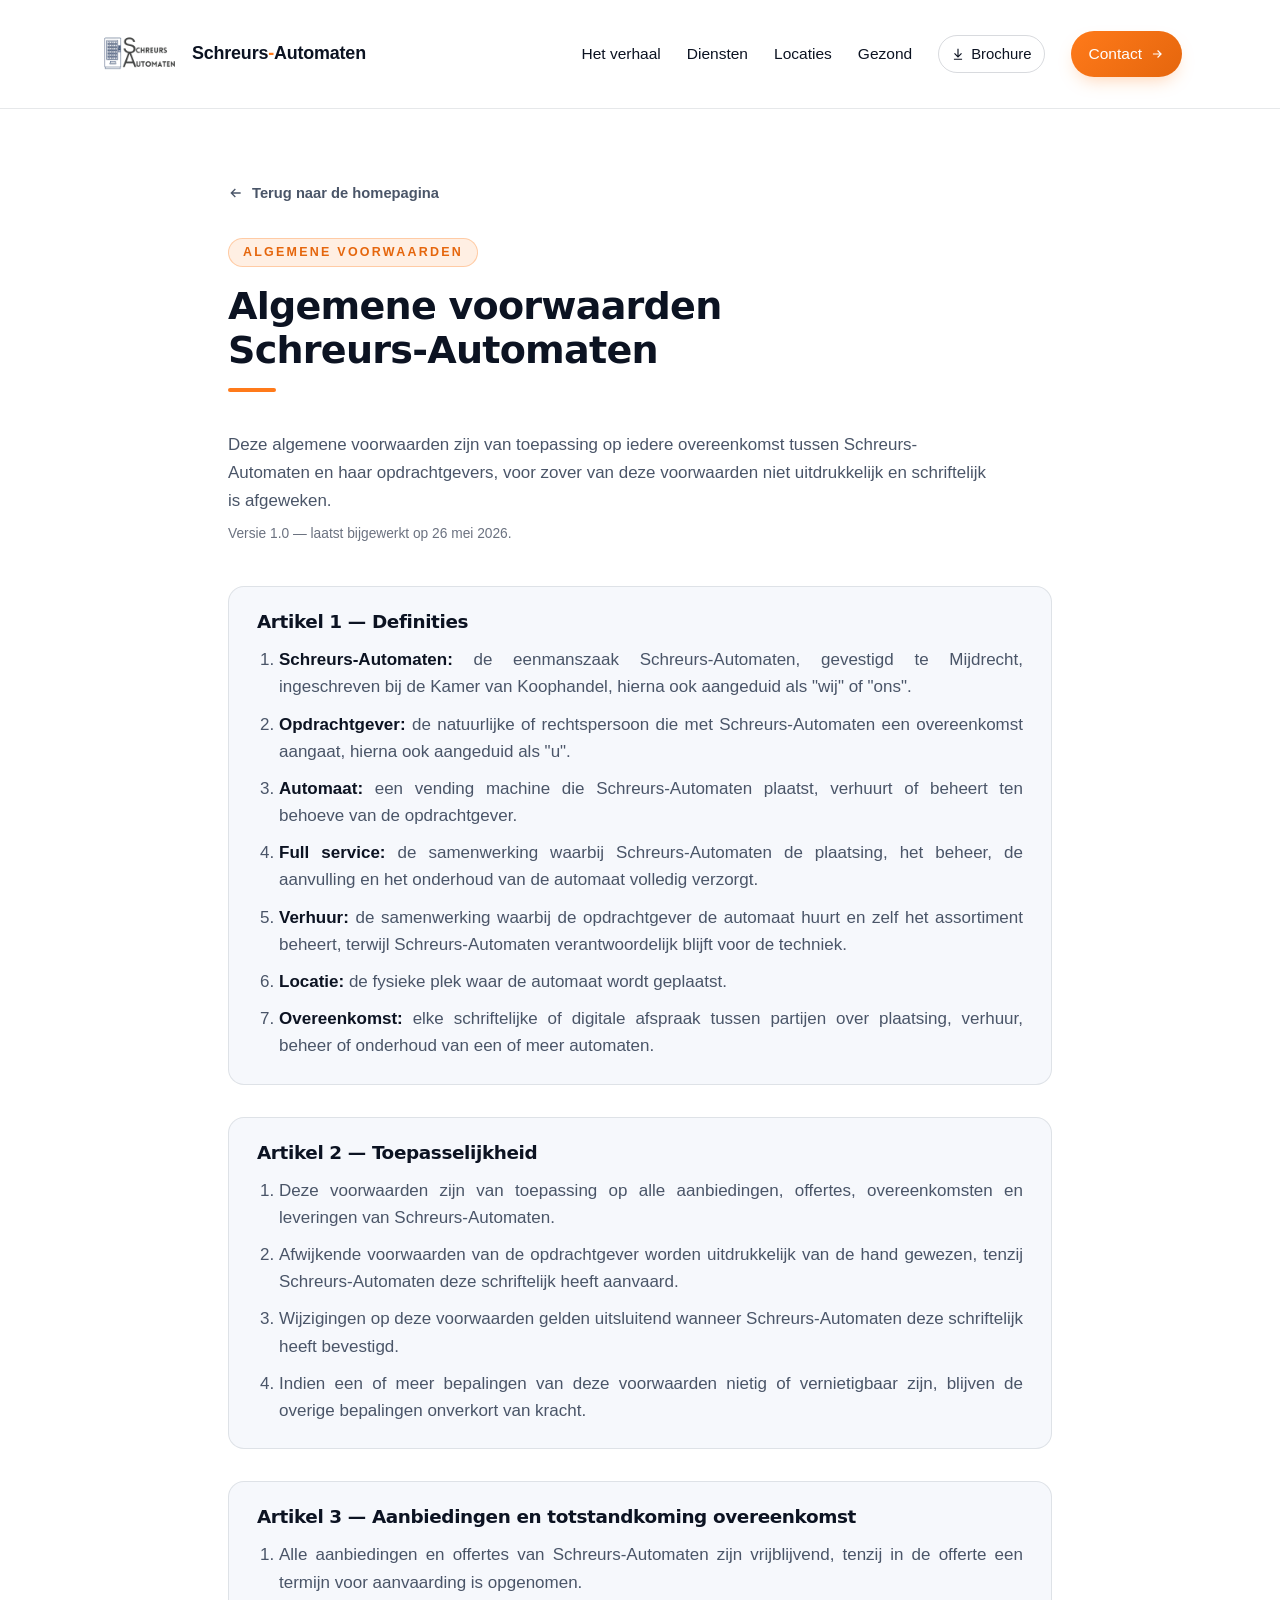
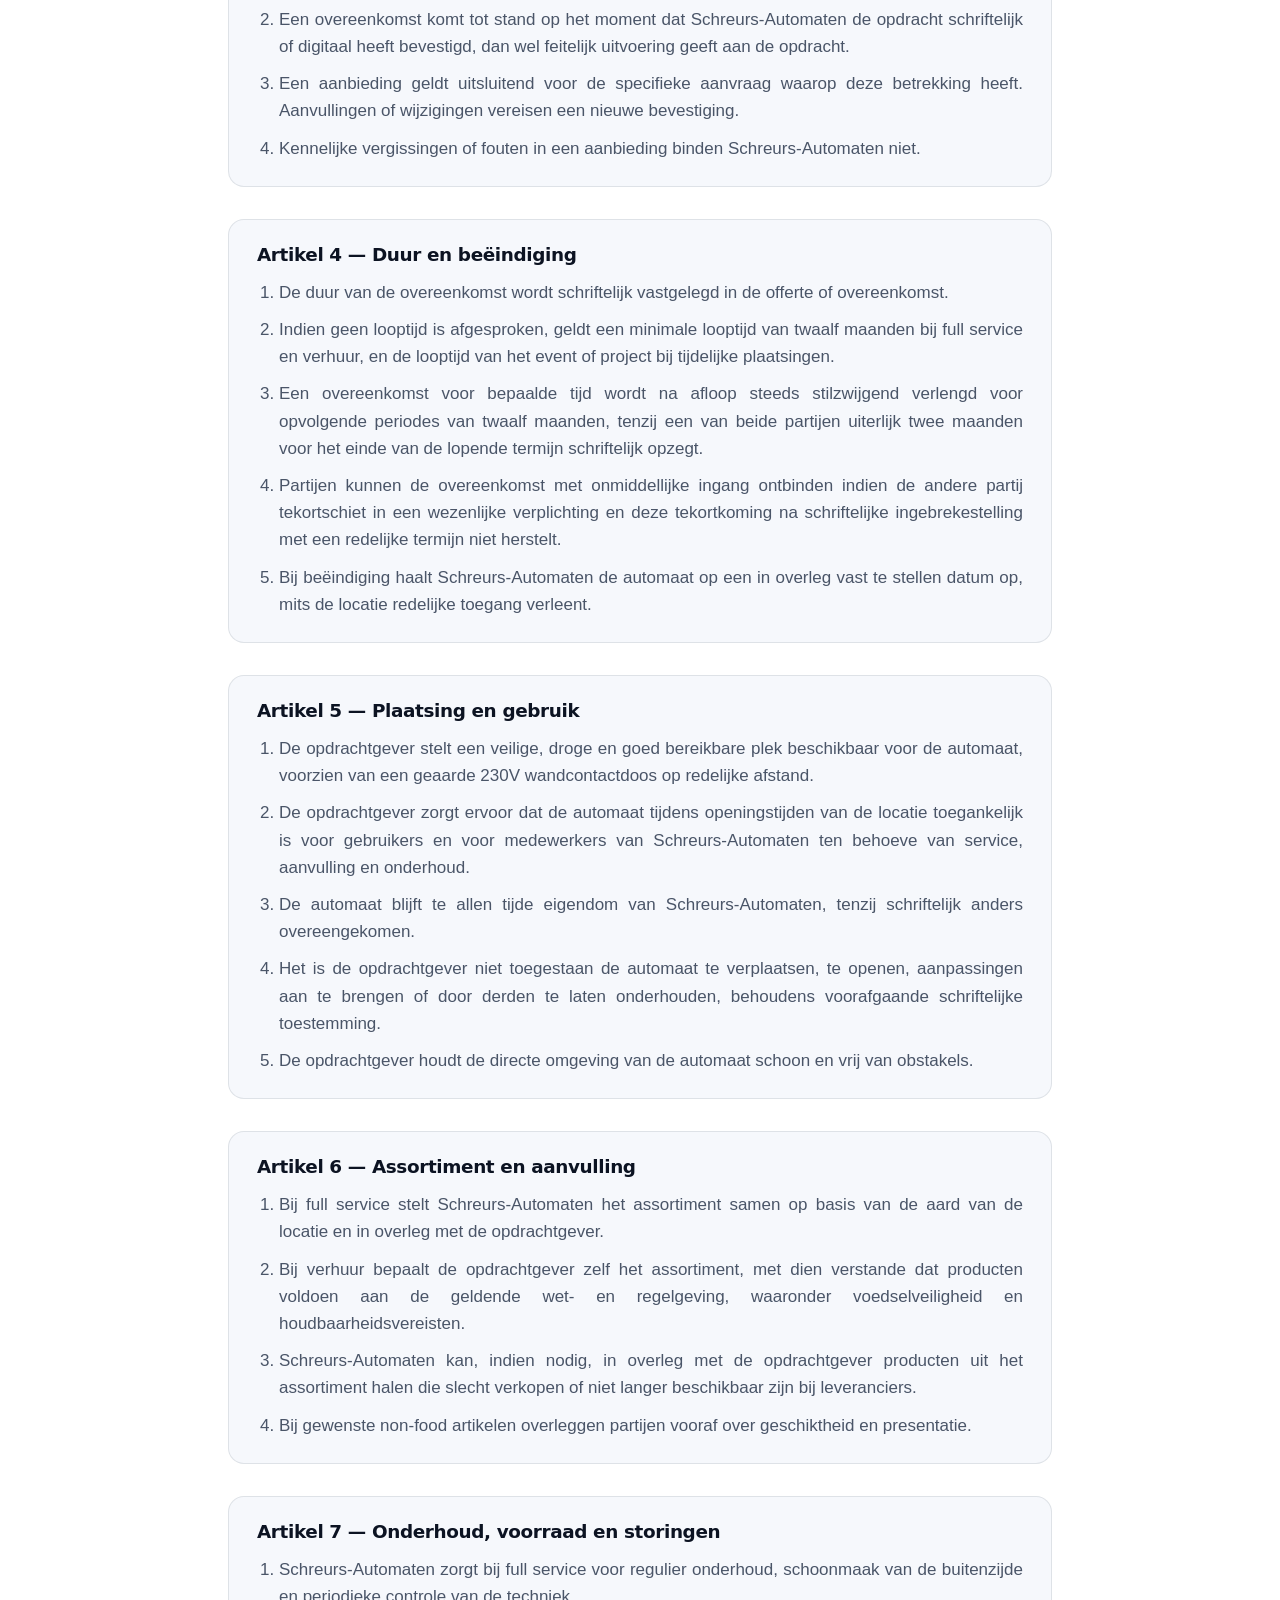
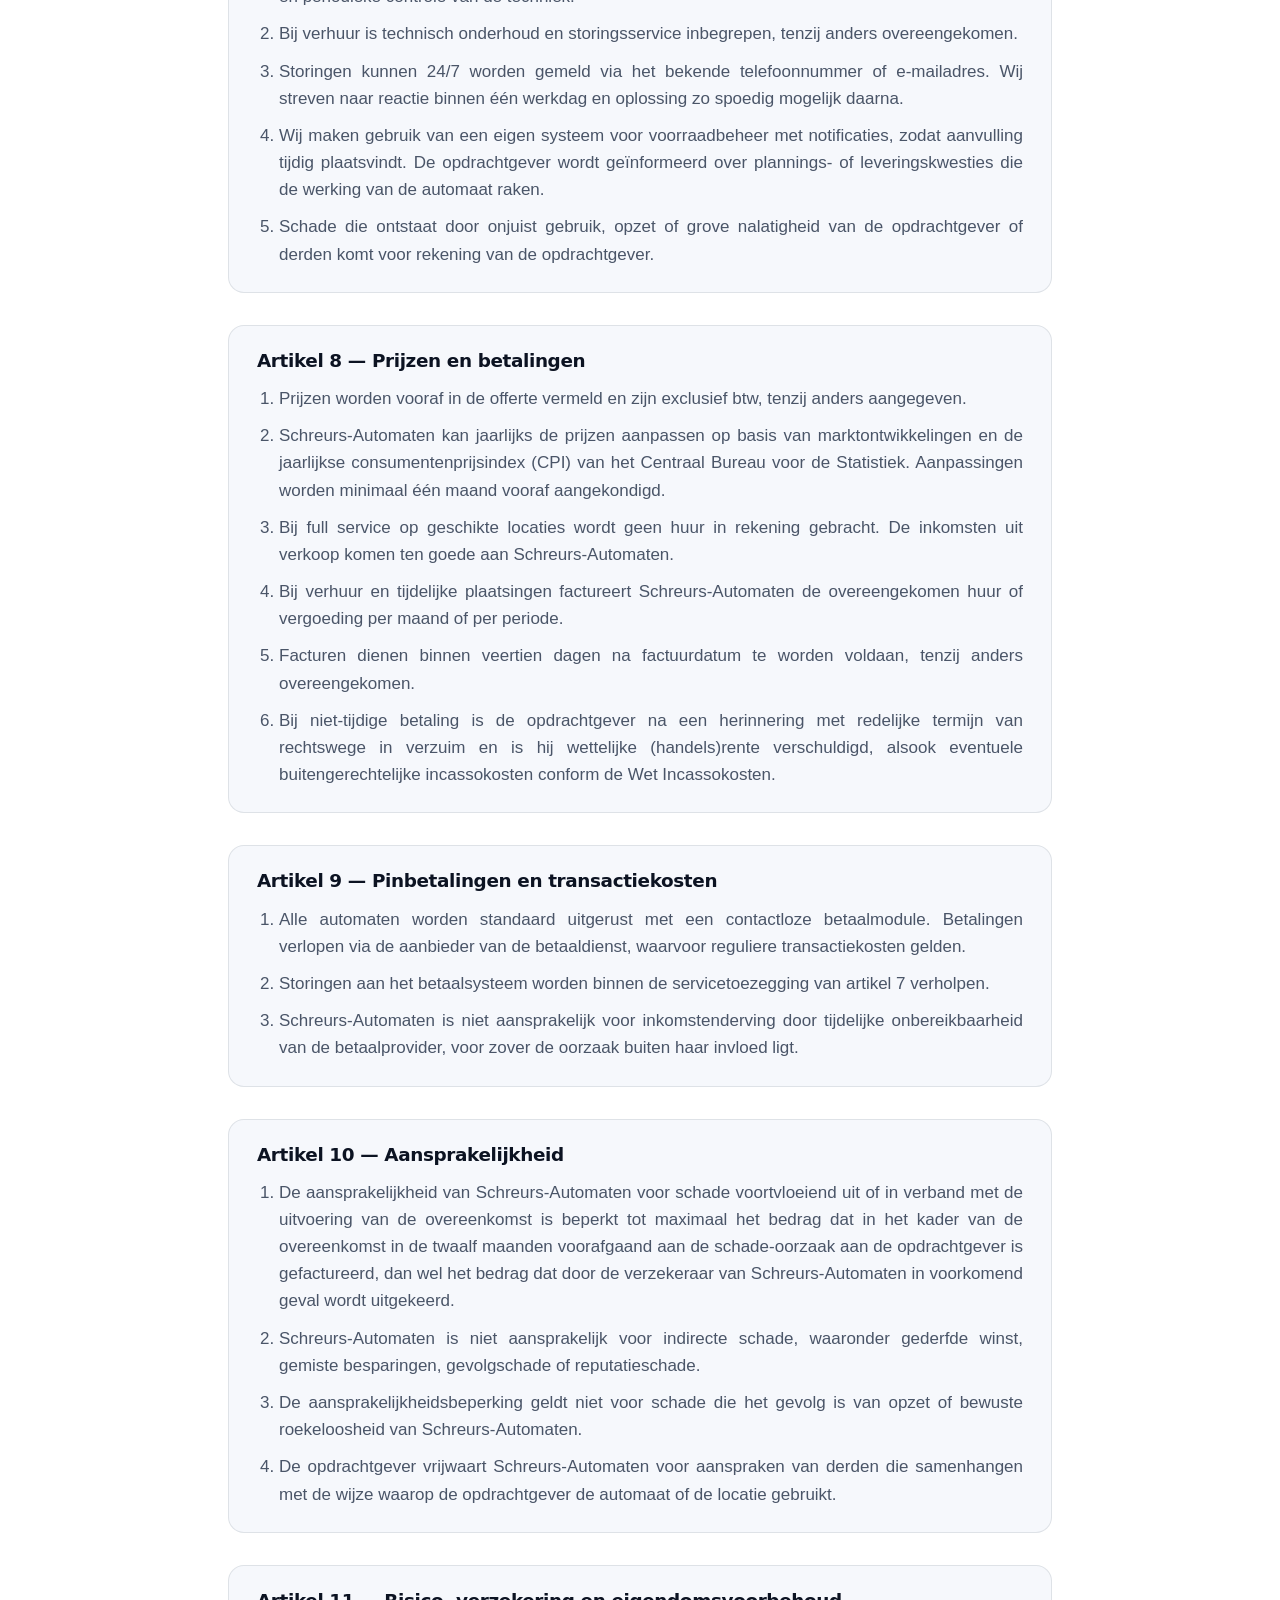
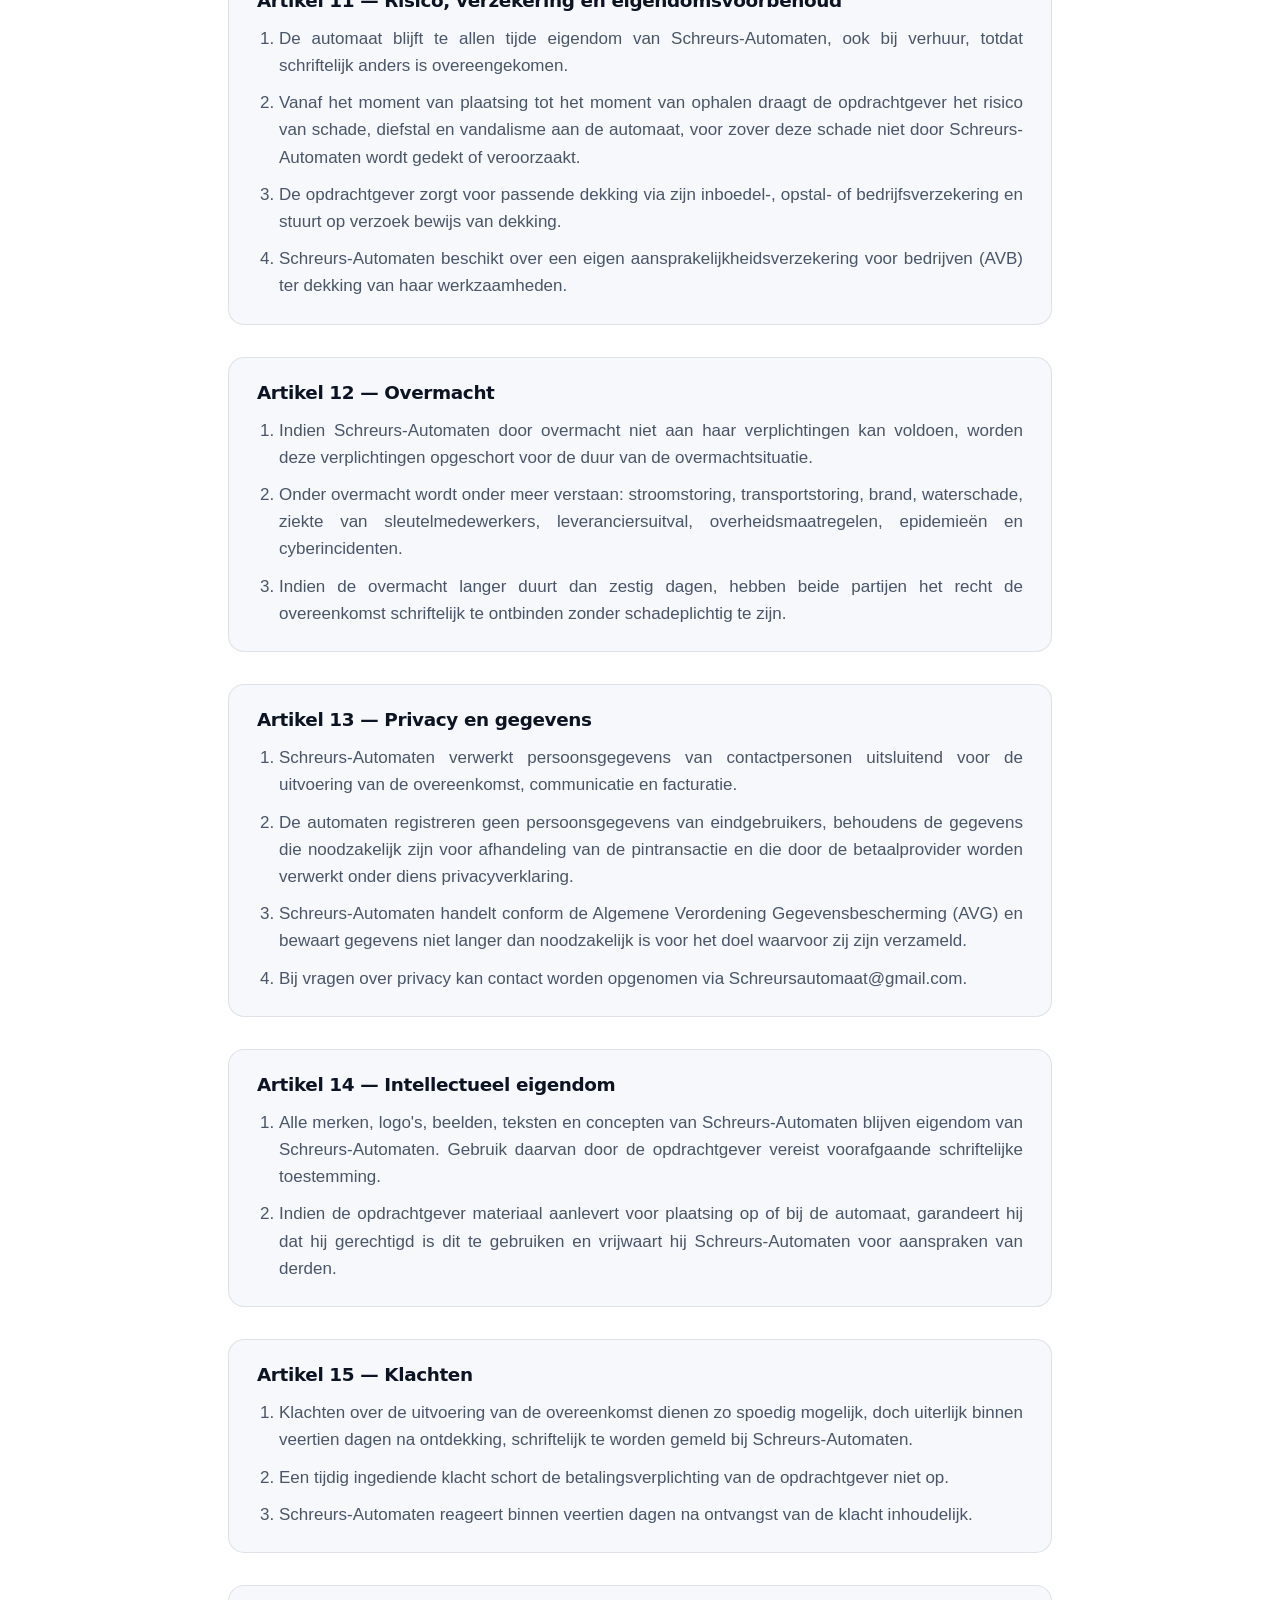
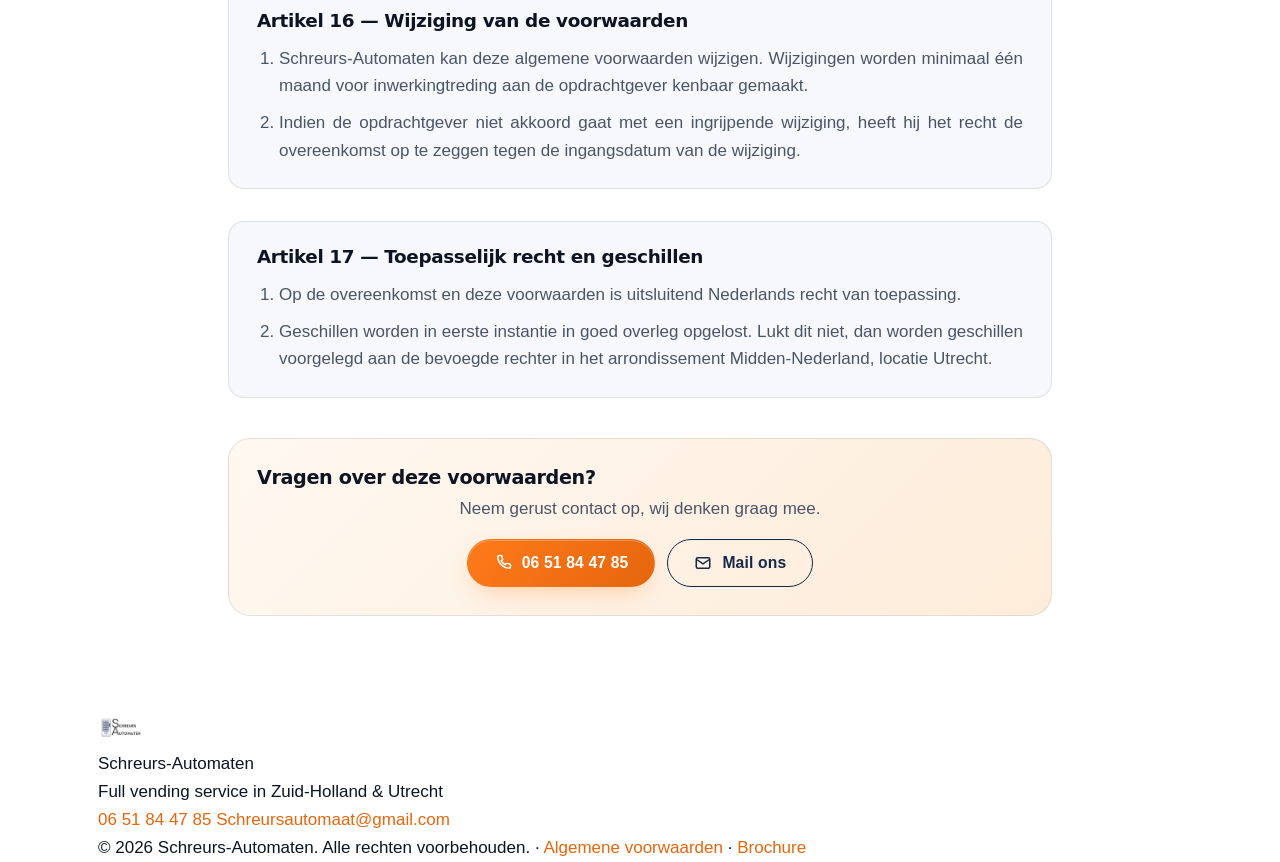
==== algemene-voorwaarden.html @ 26d2000f "Schreurs-Automaten website v1.0" ====
<!doctype html>
<html lang="nl">
<head>
  <meta charset="utf-8" />
  <meta name="viewport" content="width=device-width,initial-scale=1,viewport-fit=cover" />
  <title>Algemene voorwaarden | Schreurs-Automaten</title>
  <meta name="description" content="Algemene voorwaarden van Schreurs-Automaten voor plaatsing, verhuur en full vending service van vending machines." />
  <meta name="theme-color" content="#0a1426" />
  <link rel="icon" type="image/png" href="assets/img/logo.png" />
  <link rel="stylesheet" href="assets/css/style.css" />
</head>
<body class="legal-page">

  <svg width="0" height="0" style="position:absolute" aria-hidden="true">
    <defs>
      <symbol id="i-phone" viewBox="0 0 24 24"><path d="M5 4a2 2 0 0 1 2-2h2.5a1 1 0 0 1 1 .8l1 4a1 1 0 0 1-.3 1L9.7 9.3a14 14 0 0 0 5 5l1.6-1.6a1 1 0 0 1 1-.2l4 1a1 1 0 0 1 .7 1V17a2 2 0 0 1-2 2A16 16 0 0 1 5 4z"/></symbol>
      <symbol id="i-mail" viewBox="0 0 24 24"><rect x="3" y="5" width="18" height="14" rx="2"/><path d="M3 7l9 6 9-6"/></symbol>
      <symbol id="i-arrow-right" viewBox="0 0 24 24"><path d="M5 12h14M13 6l6 6-6 6"/></symbol>
      <symbol id="i-arrow-left" viewBox="0 0 24 24"><path d="M19 12H5M11 6l-6 6 6 6"/></symbol>
      <symbol id="i-download" viewBox="0 0 24 24"><path d="M12 3v12M6 11l6 6 6-6M5 21h14"/></symbol>
    </defs>
  </svg>

  <header class="site-header" id="top">
    <div class="container header-inner">
      <a href="index.html#top" class="brand" aria-label="Schreurs-Automaten, naar de homepagina">
        <img src="assets/img/logo.png" alt="Schreurs-Automaten logo" class="brand-logo" width="80" height="80" />
        <span class="brand-name">Schreurs<span class="brand-name-dash">-</span>Automaten</span>
      </a>

      <button class="nav-toggle" id="navToggle" aria-label="Menu openen" aria-expanded="false" aria-controls="primaryNav">
        <span></span><span></span><span></span>
      </button>

      <nav class="primary-nav" id="primaryNav" aria-label="Hoofdmenu">
        <a href="index.html#verhaal">Het verhaal</a>
        <a href="index.html#pricing">Diensten</a>
        <a href="index.html#cases">Locaties</a>
        <a href="index.html#gezond">Gezond</a>
        <a href="schreurs-automaten-brochure.pdf" class="nav-brochure" download>
          <svg><use href="#i-download"/></svg>Brochure
        </a>
        <a href="index.html#contact" class="nav-cta">
          Contact
          <svg width="14" height="14"><use href="#i-arrow-right"/></svg>
        </a>
      </nav>
    </div>
  </header>

  <main class="legal-main">
    <div class="container legal-container">

      <a href="index.html" class="legal-back">
        <svg><use href="#i-arrow-left"/></svg> Terug naar de homepagina
      </a>

      <header class="legal-head">
        <span class="eyebrow eyebrow-dark">Algemene voorwaarden</span>
        <h1 class="legal-title">Algemene voorwaarden Schreurs-Automaten</h1>
        <span class="title-accent" aria-hidden="true"></span>
        <p class="legal-intro">
          Deze algemene voorwaarden zijn van toepassing op iedere overeenkomst tussen Schreurs-Automaten en haar opdrachtgevers, voor zover van deze voorwaarden niet uitdrukkelijk en schriftelijk is afgeweken.
        </p>
        <p class="legal-meta">Versie 1.0 — laatst bijgewerkt op 26 mei 2026.</p>
      </header>

      <article class="legal-body">

        <section class="legal-section" id="art-1">
          <h2>Artikel 1 — Definities</h2>
          <ol>
            <li><strong>Schreurs-Automaten:</strong> de eenmanszaak Schreurs-Automaten, gevestigd te Mijdrecht, ingeschreven bij de Kamer van Koophandel, hierna ook aangeduid als "wij" of "ons".</li>
            <li><strong>Opdrachtgever:</strong> de natuurlijke of rechtspersoon die met Schreurs-Automaten een overeenkomst aangaat, hierna ook aangeduid als "u".</li>
            <li><strong>Automaat:</strong> een vending machine die Schreurs-Automaten plaatst, verhuurt of beheert ten behoeve van de opdrachtgever.</li>
            <li><strong>Full service:</strong> de samenwerking waarbij Schreurs-Automaten de plaatsing, het beheer, de aanvulling en het onderhoud van de automaat volledig verzorgt.</li>
            <li><strong>Verhuur:</strong> de samenwerking waarbij de opdrachtgever de automaat huurt en zelf het assortiment beheert, terwijl Schreurs-Automaten verantwoordelijk blijft voor de techniek.</li>
            <li><strong>Locatie:</strong> de fysieke plek waar de automaat wordt geplaatst.</li>
            <li><strong>Overeenkomst:</strong> elke schriftelijke of digitale afspraak tussen partijen over plaatsing, verhuur, beheer of onderhoud van een of meer automaten.</li>
          </ol>
        </section>

        <section class="legal-section" id="art-2">
          <h2>Artikel 2 — Toepasselijkheid</h2>
          <ol>
            <li>Deze voorwaarden zijn van toepassing op alle aanbiedingen, offertes, overeenkomsten en leveringen van Schreurs-Automaten.</li>
            <li>Afwijkende voorwaarden van de opdrachtgever worden uitdrukkelijk van de hand gewezen, tenzij Schreurs-Automaten deze schriftelijk heeft aanvaard.</li>
            <li>Wijzigingen op deze voorwaarden gelden uitsluitend wanneer Schreurs-Automaten deze schriftelijk heeft bevestigd.</li>
            <li>Indien een of meer bepalingen van deze voorwaarden nietig of vernietigbaar zijn, blijven de overige bepalingen onverkort van kracht.</li>
          </ol>
        </section>

        <section class="legal-section" id="art-3">
          <h2>Artikel 3 — Aanbiedingen en totstandkoming overeenkomst</h2>
          <ol>
            <li>Alle aanbiedingen en offertes van Schreurs-Automaten zijn vrijblijvend, tenzij in de offerte een termijn voor aanvaarding is opgenomen.</li>
            <li>Een overeenkomst komt tot stand op het moment dat Schreurs-Automaten de opdracht schriftelijk of digitaal heeft bevestigd, dan wel feitelijk uitvoering geeft aan de opdracht.</li>
            <li>Een aanbieding geldt uitsluitend voor de specifieke aanvraag waarop deze betrekking heeft. Aanvullingen of wijzigingen vereisen een nieuwe bevestiging.</li>
            <li>Kennelijke vergissingen of fouten in een aanbieding binden Schreurs-Automaten niet.</li>
          </ol>
        </section>

        <section class="legal-section" id="art-4">
          <h2>Artikel 4 — Duur en beëindiging</h2>
          <ol>
            <li>De duur van de overeenkomst wordt schriftelijk vastgelegd in de offerte of overeenkomst.</li>
            <li>Indien geen looptijd is afgesproken, geldt een minimale looptijd van twaalf maanden bij full service en verhuur, en de looptijd van het event of project bij tijdelijke plaatsingen.</li>
            <li>Een overeenkomst voor bepaalde tijd wordt na afloop steeds stilzwijgend verlengd voor opvolgende periodes van twaalf maanden, tenzij een van beide partijen uiterlijk twee maanden voor het einde van de lopende termijn schriftelijk opzegt.</li>
            <li>Partijen kunnen de overeenkomst met onmiddellijke ingang ontbinden indien de andere partij tekortschiet in een wezenlijke verplichting en deze tekortkoming na schriftelijke ingebrekestelling met een redelijke termijn niet herstelt.</li>
            <li>Bij beëindiging haalt Schreurs-Automaten de automaat op een in overleg vast te stellen datum op, mits de locatie redelijke toegang verleent.</li>
          </ol>
        </section>

        <section class="legal-section" id="art-5">
          <h2>Artikel 5 — Plaatsing en gebruik</h2>
          <ol>
            <li>De opdrachtgever stelt een veilige, droge en goed bereikbare plek beschikbaar voor de automaat, voorzien van een geaarde 230V wandcontactdoos op redelijke afstand.</li>
            <li>De opdrachtgever zorgt ervoor dat de automaat tijdens openingstijden van de locatie toegankelijk is voor gebruikers en voor medewerkers van Schreurs-Automaten ten behoeve van service, aanvulling en onderhoud.</li>
            <li>De automaat blijft te allen tijde eigendom van Schreurs-Automaten, tenzij schriftelijk anders overeengekomen.</li>
            <li>Het is de opdrachtgever niet toegestaan de automaat te verplaatsen, te openen, aanpassingen aan te brengen of door derden te laten onderhouden, behoudens voorafgaande schriftelijke toestemming.</li>
            <li>De opdrachtgever houdt de directe omgeving van de automaat schoon en vrij van obstakels.</li>
          </ol>
        </section>

        <section class="legal-section" id="art-6">
          <h2>Artikel 6 — Assortiment en aanvulling</h2>
          <ol>
            <li>Bij full service stelt Schreurs-Automaten het assortiment samen op basis van de aard van de locatie en in overleg met de opdrachtgever.</li>
            <li>Bij verhuur bepaalt de opdrachtgever zelf het assortiment, met dien verstande dat producten voldoen aan de geldende wet- en regelgeving, waaronder voedselveiligheid en houdbaarheidsvereisten.</li>
            <li>Schreurs-Automaten kan, indien nodig, in overleg met de opdrachtgever producten uit het assortiment halen die slecht verkopen of niet langer beschikbaar zijn bij leveranciers.</li>
            <li>Bij gewenste non-food artikelen overleggen partijen vooraf over geschiktheid en presentatie.</li>
          </ol>
        </section>

        <section class="legal-section" id="art-7">
          <h2>Artikel 7 — Onderhoud, voorraad en storingen</h2>
          <ol>
            <li>Schreurs-Automaten zorgt bij full service voor regulier onderhoud, schoonmaak van de buitenzijde en periodieke controle van de techniek.</li>
            <li>Bij verhuur is technisch onderhoud en storingsservice inbegrepen, tenzij anders overeengekomen.</li>
            <li>Storingen kunnen 24/7 worden gemeld via het bekende telefoonnummer of e-mailadres. Wij streven naar reactie binnen één werkdag en oplossing zo spoedig mogelijk daarna.</li>
            <li>Wij maken gebruik van een eigen systeem voor voorraadbeheer met notificaties, zodat aanvulling tijdig plaatsvindt. De opdrachtgever wordt geïnformeerd over plannings- of leveringskwesties die de werking van de automaat raken.</li>
            <li>Schade die ontstaat door onjuist gebruik, opzet of grove nalatigheid van de opdrachtgever of derden komt voor rekening van de opdrachtgever.</li>
          </ol>
        </section>

        <section class="legal-section" id="art-8">
          <h2>Artikel 8 — Prijzen en betalingen</h2>
          <ol>
            <li>Prijzen worden vooraf in de offerte vermeld en zijn exclusief btw, tenzij anders aangegeven.</li>
            <li>Schreurs-Automaten kan jaarlijks de prijzen aanpassen op basis van marktontwikkelingen en de jaarlijkse consumentenprijsindex (CPI) van het Centraal Bureau voor de Statistiek. Aanpassingen worden minimaal één maand vooraf aangekondigd.</li>
            <li>Bij full service op geschikte locaties wordt geen huur in rekening gebracht. De inkomsten uit verkoop komen ten goede aan Schreurs-Automaten.</li>
            <li>Bij verhuur en tijdelijke plaatsingen factureert Schreurs-Automaten de overeengekomen huur of vergoeding per maand of per periode.</li>
            <li>Facturen dienen binnen veertien dagen na factuurdatum te worden voldaan, tenzij anders overeengekomen.</li>
            <li>Bij niet-tijdige betaling is de opdrachtgever na een herinnering met redelijke termijn van rechtswege in verzuim en is hij wettelijke (handels)rente verschuldigd, alsook eventuele buitengerechtelijke incassokosten conform de Wet Incassokosten.</li>
          </ol>
        </section>

        <section class="legal-section" id="art-9">
          <h2>Artikel 9 — Pinbetalingen en transactiekosten</h2>
          <ol>
            <li>Alle automaten worden standaard uitgerust met een contactloze betaalmodule. Betalingen verlopen via de aanbieder van de betaaldienst, waarvoor reguliere transactiekosten gelden.</li>
            <li>Storingen aan het betaalsysteem worden binnen de servicetoezegging van artikel 7 verholpen.</li>
            <li>Schreurs-Automaten is niet aansprakelijk voor inkomstenderving door tijdelijke onbereikbaarheid van de betaalprovider, voor zover de oorzaak buiten haar invloed ligt.</li>
          </ol>
        </section>

        <section class="legal-section" id="art-10">
          <h2>Artikel 10 — Aansprakelijkheid</h2>
          <ol>
            <li>De aansprakelijkheid van Schreurs-Automaten voor schade voortvloeiend uit of in verband met de uitvoering van de overeenkomst is beperkt tot maximaal het bedrag dat in het kader van de overeenkomst in de twaalf maanden voorafgaand aan de schade-oorzaak aan de opdrachtgever is gefactureerd, dan wel het bedrag dat door de verzekeraar van Schreurs-Automaten in voorkomend geval wordt uitgekeerd.</li>
            <li>Schreurs-Automaten is niet aansprakelijk voor indirecte schade, waaronder gederfde winst, gemiste besparingen, gevolgschade of reputatieschade.</li>
            <li>De aansprakelijkheidsbeperking geldt niet voor schade die het gevolg is van opzet of bewuste roekeloosheid van Schreurs-Automaten.</li>
            <li>De opdrachtgever vrijwaart Schreurs-Automaten voor aanspraken van derden die samenhangen met de wijze waarop de opdrachtgever de automaat of de locatie gebruikt.</li>
          </ol>
        </section>

        <section class="legal-section" id="art-11">
          <h2>Artikel 11 — Risico, verzekering en eigendomsvoorbehoud</h2>
          <ol>
            <li>De automaat blijft te allen tijde eigendom van Schreurs-Automaten, ook bij verhuur, totdat schriftelijk anders is overeengekomen.</li>
            <li>Vanaf het moment van plaatsing tot het moment van ophalen draagt de opdrachtgever het risico van schade, diefstal en vandalisme aan de automaat, voor zover deze schade niet door Schreurs-Automaten wordt gedekt of veroorzaakt.</li>
            <li>De opdrachtgever zorgt voor passende dekking via zijn inboedel-, opstal- of bedrijfsverzekering en stuurt op verzoek bewijs van dekking.</li>
            <li>Schreurs-Automaten beschikt over een eigen aansprakelijkheidsverzekering voor bedrijven (AVB) ter dekking van haar werkzaamheden.</li>
          </ol>
        </section>

        <section class="legal-section" id="art-12">
          <h2>Artikel 12 — Overmacht</h2>
          <ol>
            <li>Indien Schreurs-Automaten door overmacht niet aan haar verplichtingen kan voldoen, worden deze verplichtingen opgeschort voor de duur van de overmachtsituatie.</li>
            <li>Onder overmacht wordt onder meer verstaan: stroomstoring, transportstoring, brand, waterschade, ziekte van sleutelmedewerkers, leveranciersuitval, overheidsmaatregelen, epidemieën en cyberincidenten.</li>
            <li>Indien de overmacht langer duurt dan zestig dagen, hebben beide partijen het recht de overeenkomst schriftelijk te ontbinden zonder schadeplichtig te zijn.</li>
          </ol>
        </section>

        <section class="legal-section" id="art-13">
          <h2>Artikel 13 — Privacy en gegevens</h2>
          <ol>
            <li>Schreurs-Automaten verwerkt persoonsgegevens van contactpersonen uitsluitend voor de uitvoering van de overeenkomst, communicatie en facturatie.</li>
            <li>De automaten registreren geen persoonsgegevens van eindgebruikers, behoudens de gegevens die noodzakelijk zijn voor afhandeling van de pintransactie en die door de betaalprovider worden verwerkt onder diens privacyverklaring.</li>
            <li>Schreurs-Automaten handelt conform de Algemene Verordening Gegevensbescherming (AVG) en bewaart gegevens niet langer dan noodzakelijk is voor het doel waarvoor zij zijn verzameld.</li>
            <li>Bij vragen over privacy kan contact worden opgenomen via Schreursautomaat@gmail.com.</li>
          </ol>
        </section>

        <section class="legal-section" id="art-14">
          <h2>Artikel 14 — Intellectueel eigendom</h2>
          <ol>
            <li>Alle merken, logo's, beelden, teksten en concepten van Schreurs-Automaten blijven eigendom van Schreurs-Automaten. Gebruik daarvan door de opdrachtgever vereist voorafgaande schriftelijke toestemming.</li>
            <li>Indien de opdrachtgever materiaal aanlevert voor plaatsing op of bij de automaat, garandeert hij dat hij gerechtigd is dit te gebruiken en vrijwaart hij Schreurs-Automaten voor aanspraken van derden.</li>
          </ol>
        </section>

        <section class="legal-section" id="art-15">
          <h2>Artikel 15 — Klachten</h2>
          <ol>
            <li>Klachten over de uitvoering van de overeenkomst dienen zo spoedig mogelijk, doch uiterlijk binnen veertien dagen na ontdekking, schriftelijk te worden gemeld bij Schreurs-Automaten.</li>
            <li>Een tijdig ingediende klacht schort de betalingsverplichting van de opdrachtgever niet op.</li>
            <li>Schreurs-Automaten reageert binnen veertien dagen na ontvangst van de klacht inhoudelijk.</li>
          </ol>
        </section>

        <section class="legal-section" id="art-16">
          <h2>Artikel 16 — Wijziging van de voorwaarden</h2>
          <ol>
            <li>Schreurs-Automaten kan deze algemene voorwaarden wijzigen. Wijzigingen worden minimaal één maand voor inwerkingtreding aan de opdrachtgever kenbaar gemaakt.</li>
            <li>Indien de opdrachtgever niet akkoord gaat met een ingrijpende wijziging, heeft hij het recht de overeenkomst op te zeggen tegen de ingangsdatum van de wijziging.</li>
          </ol>
        </section>

        <section class="legal-section" id="art-17">
          <h2>Artikel 17 — Toepasselijk recht en geschillen</h2>
          <ol>
            <li>Op de overeenkomst en deze voorwaarden is uitsluitend Nederlands recht van toepassing.</li>
            <li>Geschillen worden in eerste instantie in goed overleg opgelost. Lukt dit niet, dan worden geschillen voorgelegd aan de bevoegde rechter in het arrondissement Midden-Nederland, locatie Utrecht.</li>
          </ol>
        </section>

      </article>

      <aside class="legal-contact-card">
        <h3>Vragen over deze voorwaarden?</h3>
        <p>Neem gerust contact op, wij denken graag mee.</p>
        <div class="legal-contact-row">
          <a href="tel:+31651844785" class="btn btn-primary">
            <svg class="btn-icon"><use href="#i-phone"/></svg>
            06 51 84 47 85
          </a>
          <a href="mailto:Schreursautomaat@gmail.com" class="btn btn-outline-dark">
            <svg class="btn-icon"><use href="#i-mail"/></svg>
            Mail ons
          </a>
        </div>
      </aside>

    </div>
  </main>

  <footer class="site-footer">
    <div class="container footer-inner">
      <div class="footer-brand">
        <img src="assets/img/logo.png" alt="Schreurs-Automaten logo" width="44" height="44" />
        <div>
          <div class="footer-name">Schreurs-Automaten</div>
          <div class="footer-tag">Full vending service in Zuid-Holland &amp; Utrecht</div>
        </div>
      </div>

      <div class="footer-contact">
        <a href="tel:+31651844785">06 51 84 47 85</a>
        <a href="mailto:Schreursautomaat@gmail.com">Schreursautomaat@gmail.com</a>
      </div>

      <div class="footer-meta">
        © <span id="year">2026</span> Schreurs-Automaten. Alle rechten voorbehouden.
        <span class="footer-sep" aria-hidden="true">·</span>
        <a href="algemene-voorwaarden.html">Algemene voorwaarden</a>
        <span class="footer-sep" aria-hidden="true">·</span>
        <a href="schreurs-automaten-brochure.pdf" download>Brochure</a>
      </div>
    </div>
  </footer>

  <script src="assets/js/main.js" defer></script>
</body>
</html>
---- assets/css/style.css ----
/* =====================================================
   Schreurs-Automaten — Landing page
   Donkerblauw + zwart op wit, oranje accent
   ===================================================== */

:root {
  --navy-900: #0a1426;
  --navy-800: #0f1d33;
  --navy-700: #16294a;
  --navy-600: #1f3a66;
  --navy-500: #2a4f88;
  --ink: #0c1322;
  --ink-soft: #1a2238;
  --slate: #4a5568;
  --slate-soft: #6b7280;
  --line: rgba(15, 29, 51, 0.10);
  --line-strong: rgba(15, 29, 51, 0.16);
  --bg: #ffffff;
  --bg-soft: #f6f8fc;
  --bg-tint: #eef2f8;

  --accent: #ff7a1a;
  --accent-dark: #e5660d;
  --accent-light: #ffb47a;
  --accent-soft: rgba(255, 122, 26, 0.12);
  --accent-glow: rgba(255, 122, 26, 0.35);

  --glass-bg: rgba(255, 255, 255, 0.10);
  --glass-bg-light: rgba(255, 255, 255, 0.86);
  --glass-border: rgba(255, 255, 255, 0.22);
  --glass-border-dark: rgba(15, 29, 51, 0.08);
  --glass-shadow: 0 20px 50px -22px rgba(8, 18, 36, 0.45), 0 2px 6px rgba(8, 18, 36, 0.06);
  --glass-shadow-strong: 0 30px 80px -25px rgba(8, 18, 36, 0.55), 0 4px 12px rgba(8, 18, 36, 0.08);

  --radius: 16px;
  --radius-sm: 12px;
  --radius-lg: 22px;

  --font-sans: "Inter", -apple-system, BlinkMacSystemFont, "Segoe UI", Roboto,
    "Helvetica Neue", Arial, "Noto Sans", sans-serif;
  --font-display: "Inter", system-ui, sans-serif;

  --maxw: 1180px;
  --gutter: clamp(20px, 4vw, 48px);
  --section-pad: clamp(64px, 8vw, 112px);
  --header-h: 108px;
}

/* ───────── Base ───────── */

*,
*::before,
*::after { box-sizing: border-box; }

html {
  scroll-behavior: smooth;
  scroll-padding-top: var(--header-h);
}

body {
  margin: 0;
  font-family: var(--font-sans);
  font-size: 17px;
  line-height: 1.65;
  color: var(--ink);
  background: var(--bg);
  -webkit-font-smoothing: antialiased;
  -moz-osx-font-smoothing: grayscale;
  text-rendering: optimizeLegibility;
  overflow-x: hidden;
  hyphens: auto;
  -webkit-hyphens: auto;
}

img { max-width: 100%; height: auto; display: block; }

a { color: var(--accent-dark); text-decoration: none; }
a:hover { color: var(--accent); }

p { margin: 0 0 1em; text-align: justify; hyphens: auto; -webkit-hyphens: auto; }
p:last-child { margin-bottom: 0; }

/* Specifieke paragrafen die niet justified hoeven */
.section-lead,
.healthy-foot,
.why-foot,
.form-note,
.hero-microcopy,
.proof-label,
.footer-tag {
  text-align: left;
  hyphens: manual;
}
.section-head-center .section-lead { text-align: center; max-width: 720px; margin-left: auto; margin-right: auto; }
.healthy-foot,
.why-foot { text-align: center; }

.container {
  width: 100%;
  max-width: var(--maxw);
  margin: 0 auto;
  padding: 0 var(--gutter);
  position: relative;
}

/* ───────── Headings ───────── */

h1, h2, h3, h4 {
  font-family: var(--font-display);
  color: var(--ink);
  font-weight: 800;
  line-height: 1.15;
  letter-spacing: -0.02em;
  margin: 0 0 0.5em;
  text-align: left;
  hyphens: manual;
}

.line { display: block; }

.section-title {
  font-size: clamp(1.6rem, 1.05rem + 1.6vw, 2.4rem);
  margin-bottom: 0.5em;
  text-wrap: balance;
}

.hero-title {
  font-size: clamp(2rem, 1.2rem + 2.4vw, 3rem);
  color: #fff;
  margin: 0 0 0.4em;
  text-wrap: balance;
}

.hero-inner > *,
.two-col > *,
.section-head { min-width: 0; }

.eyebrow {
  display: inline-flex;
  align-items: center;
  gap: 8px;
  font-size: 0.78rem;
  font-weight: 700;
  letter-spacing: 0.18em;
  text-transform: uppercase;
  color: var(--accent-light);
  padding: 7px 14px;
  border: 1px solid rgba(255, 122, 26, 0.45);
  border-radius: 999px;
  margin-bottom: 18px;
  background: rgba(255, 122, 26, 0.10);
  line-height: 1;
}
.eyebrow-icon {
  width: 14px;
  height: 14px;
  stroke: currentColor;
  stroke-width: 2;
  fill: none;
  stroke-linecap: round;
  stroke-linejoin: round;
}
.eyebrow-dark {
  color: var(--accent-dark);
  border-color: rgba(255, 122, 26, 0.30);
  background: var(--accent-soft);
}

.title-accent {
  display: inline-block;
  width: 48px;
  height: 4px;
  border-radius: 4px;
  background: var(--accent);
  margin: 0 0 22px;
}

/* ───────── Buttons ───────── */

.btn {
  display: inline-flex;
  align-items: center;
  justify-content: center;
  gap: 10px;
  padding: 14px 26px;
  border-radius: 999px;
  font-weight: 600;
  font-size: 0.98rem;
  letter-spacing: 0.01em;
  border: 1px solid transparent;
  cursor: pointer;
  transition: transform 160ms ease, box-shadow 160ms ease,
              background 160ms ease, color 160ms ease;
  text-align: center;
  line-height: 1.2;
}

.btn-primary {
  background: linear-gradient(135deg, var(--accent), var(--accent-dark));
  color: #fff;
  box-shadow: 0 10px 25px -8px var(--accent-glow),
              inset 0 1px 0 rgba(255, 255, 255, 0.25);
}
.btn-primary:hover {
  transform: translateY(-1px);
  box-shadow: 0 16px 30px -8px var(--accent-glow),
              inset 0 1px 0 rgba(255, 255, 255, 0.35);
  color: #fff;
}

.btn-secondary {
  background: var(--navy-700);
  color: #fff;
  box-shadow: 0 10px 25px -10px rgba(15, 29, 51, 0.4);
}
.btn-secondary:hover {
  background: var(--navy-600);
  color: #fff;
  transform: translateY(-1px);
}

.btn-ghost {
  background: rgba(255, 255, 255, 0.10);
  border-color: rgba(255, 255, 255, 0.35);
  color: #fff;
  backdrop-filter: blur(8px);
}
.btn-ghost:hover {
  background: rgba(255, 255, 255, 0.22);
  color: #fff;
}

.btn-outline-dark {
  background: transparent;
  border-color: var(--navy-700);
  color: var(--navy-700);
}
.btn-outline-dark:hover {
  background: var(--navy-700);
  color: #fff;
}

.btn-sm { padding: 11px 20px; font-size: 0.92rem; }
.btn-block { width: 100%; }

.btn .btn-icon {
  width: 18px;
  height: 18px;
  flex-shrink: 0;
  stroke: currentColor;
  stroke-width: 2;
  fill: none;
}

/* ───────── Glass ───────── */

.glass {
  background: var(--glass-bg);
  backdrop-filter: blur(20px) saturate(160%);
  -webkit-backdrop-filter: blur(20px) saturate(160%);
  border: 1px solid var(--glass-border);
  border-radius: var(--radius-lg);
  box-shadow: var(--glass-shadow);
  position: relative;
  overflow: hidden;
}
.glass > * { position: relative; z-index: 1; }
.glass::before {
  content: "";
  position: absolute;
  inset: 0;
  border-radius: inherit;
  pointer-events: none;
  background:
    linear-gradient(135deg, rgba(255, 255, 255, 0.22), rgba(255, 255, 255, 0) 48%),
    linear-gradient(315deg, rgba(255, 255, 255, 0.08), rgba(255, 255, 255, 0) 50%);
  z-index: 0;
}

.glass-light {
  background: var(--glass-bg-light);
  backdrop-filter: blur(16px) saturate(140%);
  -webkit-backdrop-filter: blur(16px) saturate(140%);
  border: 1px solid var(--glass-border-dark);
  border-radius: var(--radius);
  box-shadow: var(--glass-shadow);
}

/* ───────── Icon wrap ───────── */

.icon-wrap {
  display: inline-flex;
  align-items: center;
  justify-content: center;
  width: 48px;
  height: 48px;
  border-radius: 12px;
  background: var(--accent-soft);
  color: var(--accent);
  border: 1px solid rgba(255, 122, 26, 0.30);
  flex-shrink: 0;
}
.icon-wrap.icon-wrap-dark {
  background: rgba(255, 122, 26, 0.16);
  color: var(--accent-light);
  border-color: rgba(255, 122, 26, 0.45);
  box-shadow: 0 0 24px -6px rgba(255, 122, 26, 0.35);
}
.icon-wrap svg {
  width: 24px;
  height: 24px;
  stroke: currentColor;
  stroke-width: 2;
  fill: none;
  stroke-linecap: round;
  stroke-linejoin: round;
}

/* ───────── Header ───────── */

.site-header {
  position: sticky;
  top: 0;
  z-index: 50;
  background: rgba(255, 255, 255, 0.92);
  backdrop-filter: blur(14px) saturate(160%);
  -webkit-backdrop-filter: blur(14px) saturate(160%);
  border-bottom: 1px solid var(--line);
}

.header-inner {
  display: flex;
  align-items: center;
  justify-content: space-between;
  min-height: var(--header-h);
  gap: 20px;
}

.brand {
  display: inline-flex;
  align-items: center;
  gap: 14px;
  color: var(--ink);
  font-weight: 800;
  font-size: 1.12rem;
  letter-spacing: -0.01em;
}
.brand-logo {
  width: 80px;
  height: 80px;
  object-fit: contain;
  background: transparent;
}
.brand-name { white-space: nowrap; }
.brand-name-dash { color: var(--accent); }

.primary-nav {
  display: flex;
  align-items: center;
  gap: 26px;
}
.primary-nav a {
  color: var(--ink);
  font-weight: 500;
  font-size: 0.97rem;
  position: relative;
  padding: 6px 0;
}
.primary-nav a::after {
  content: "";
  position: absolute;
  left: 0; right: 0; bottom: 0;
  height: 2px;
  background: var(--accent);
  transform: scaleX(0);
  transform-origin: left;
  transition: transform 220ms ease;
}
.primary-nav a:hover { color: var(--accent-dark); }
.primary-nav a:hover::after { transform: scaleX(1); }

.primary-nav .nav-call {
  display: inline-flex;
  align-items: center;
  gap: 8px;
  font-weight: 600;
  color: var(--accent-dark);
}
.primary-nav .nav-call svg { width: 16px; height: 16px; stroke: currentColor; stroke-width: 2; fill: none; }
.primary-nav .nav-call::after { display: none; }

.primary-nav .nav-cta {
  background: linear-gradient(135deg, var(--accent), var(--accent-dark));
  color: #fff;
  padding: 10px 18px;
  border-radius: 999px;
  box-shadow: 0 8px 18px -6px var(--accent-glow);
  display: inline-flex;
  align-items: center;
  gap: 8px;
}
.primary-nav .nav-cta::after { display: none; }
.primary-nav .nav-cta:hover { color: #fff; transform: translateY(-1px); }
.primary-nav .nav-cta svg { stroke: currentColor; stroke-width: 2; fill: none; }

.primary-nav .nav-brochure {
  display: inline-flex;
  align-items: center;
  gap: 6px;
  color: var(--ink);
  font-weight: 500;
  font-size: 0.93rem;
  padding: 6px 12px;
  border: 1px solid var(--line-strong);
  border-radius: 999px;
}
.primary-nav .nav-brochure::after { display: none; }
.primary-nav .nav-brochure:hover {
  color: var(--accent-dark);
  border-color: var(--accent);
}
.primary-nav .nav-brochure svg {
  width: 14px;
  height: 14px;
  stroke: currentColor;
  stroke-width: 2;
  fill: none;
}

.nav-toggle {
  display: none;
  background: transparent;
  border: 0;
  width: 44px;
  height: 44px;
  padding: 0;
  cursor: pointer;
}
.nav-toggle span {
  display: block;
  width: 22px;
  height: 2px;
  background: var(--ink);
  margin: 5px auto;
  border-radius: 2px;
  transition: transform 250ms ease, opacity 250ms ease;
}
.nav-toggle[aria-expanded="true"] span:nth-child(1) { transform: translateY(7px) rotate(45deg); }
.nav-toggle[aria-expanded="true"] span:nth-child(2) { opacity: 0; }
.nav-toggle[aria-expanded="true"] span:nth-child(3) { transform: translateY(-7px) rotate(-45deg); }

/* ───────── Hero ───────── */

.hero {
  position: relative;
  color: #fff;
  padding: clamp(40px, 6vw, 80px) 0 clamp(64px, 8vw, 100px);
  isolation: isolate;
  overflow: hidden;
  background: var(--navy-900);
}
.hero::before {
  content: "";
  position: absolute;
  inset: 0;
  background:
    radial-gradient(80% 60% at 15% 20%, rgba(255, 122, 26, 0.22), transparent 60%),
    radial-gradient(60% 50% at 85% 80%, rgba(31, 58, 102, 0.45), transparent 60%),
    linear-gradient(180deg, rgba(10, 20, 38, 0.6), rgba(10, 20, 38, 0.95));
  z-index: -1;
}

/* Logo binnen de hero-card, boven de titel */
.hero-logo {
  display: block;
  width: 130px;
  height: 130px;
  object-fit: contain;
  margin: 0 0 4px;
  opacity: 0.6;
  filter: drop-shadow(0 4px 16px rgba(255, 255, 255, 0.10));
}

.hero-inner {
  display: grid;
  grid-template-columns: 1fr 1fr;
  gap: clamp(28px, 4vw, 48px);
  align-items: stretch;
}

.hero-card {
  color: #fff;
  display: flex;
  flex-direction: column;
  justify-content: flex-start;
}

.hero-badges {
  display: flex;
  flex-wrap: wrap;
  gap: 8px;
  margin: 24px 0 0;
}
.hero-badge {
  display: inline-flex;
  align-items: center;
  gap: 6px;
  font-size: 0.78rem;
  font-weight: 600;
  letter-spacing: 0.04em;
  padding: 6px 12px;
  border-radius: 999px;
  background: rgba(255, 255, 255, 0.08);
  border: 1px solid rgba(255, 255, 255, 0.18);
  color: rgba(255, 255, 255, 0.92);
}
.hero-badge svg {
  width: 14px;
  height: 14px;
  stroke: var(--accent-light);
  stroke-width: 2;
  fill: none;
  stroke-linecap: round;
  stroke-linejoin: round;
}

.hero-lead {
  font-size: 1.04rem;
  line-height: 1.7;
  color: rgba(255, 255, 255, 0.92);
  margin-bottom: 1em;
  text-align: justify;
  hyphens: auto;
  -webkit-hyphens: auto;
}

.hero-bullets {
  list-style: none;
  padding: 0;
  margin: 4px 0 26px;
  display: grid;
  gap: 10px;
}
.hero-bullets li {
  display: flex;
  align-items: flex-start;
  gap: 10px;
  color: rgba(255, 255, 255, 0.92);
  text-align: left;
}
.hero-bullets svg {
  flex-shrink: 0;
  width: 20px;
  height: 20px;
  margin-top: 2px;
  stroke: var(--accent-light);
  stroke-width: 2.5;
  fill: none;
  stroke-linecap: round;
  stroke-linejoin: round;
}

.hero-cta {
  display: flex;
  gap: 12px;
  flex-wrap: nowrap;
  margin-top: 6px;
  margin-bottom: 4px;
}
.hero-cta .btn { flex: 1 1 auto; min-width: 0; white-space: nowrap; }

.hero-microcopy {
  display: inline-flex;
  align-items: center;
  gap: 8px;
  font-size: 0.84rem;
  color: rgba(255, 255, 255, 0.70);
  margin: 20px 0 0;
}
.hero-microcopy svg {
  width: 14px;
  height: 14px;
  stroke: var(--accent-light);
  stroke-width: 2;
  fill: none;
}

.hero-brochure-link {
  display: inline-flex;
  align-items: center;
  gap: 8px;
  font-size: 0.92rem;
  color: var(--accent-light);
  font-weight: 600;
  border-bottom: 1px solid rgba(255, 180, 122, 0.30);
  padding: 8px 0 6px;
  margin-top: 12px;
  width: fit-content;
  transition: color 160ms ease, border-color 160ms ease;
}
.hero-brochure-link:hover {
  color: #fff;
  border-color: var(--accent-light);
}
.hero-brochure-link svg {
  width: 16px;
  height: 16px;
  stroke: currentColor;
  stroke-width: 2;
  fill: none;
}

/* ───────── Lead form in de hero ───────── */

.hero-form {
  position: relative;
  width: 100%;
  display: flex;
}
.lead-form {
  padding: clamp(24px, 3vw, 36px);
  display: grid;
  gap: 14px;
  width: 100%;
  align-content: start;
}
.lead-form-head {
  margin-bottom: 6px;
}
.lead-form-tag {
  display: inline-block;
  font-size: 0.72rem;
  font-weight: 700;
  letter-spacing: 0.14em;
  text-transform: uppercase;
  color: var(--accent-dark);
  background: var(--accent-soft);
  border: 1px solid rgba(255, 122, 26, 0.30);
  padding: 5px 11px;
  border-radius: 999px;
  margin-bottom: 10px;
}
.lead-form-title {
  font-size: clamp(1.25rem, 1rem + 0.6vw, 1.55rem);
  color: var(--ink);
  margin: 0 0 6px;
  text-wrap: balance;
}
.lead-form-sub {
  color: var(--slate);
  font-size: 0.96rem;
  margin: 0;
  text-align: left;
}

/* ───────── Proof strip ───────── */

.proof-strip {
  position: relative;
  background: var(--navy-800);
  color: #fff;
  padding: clamp(22px, 3vw, 28px) 0;
  border-top: 1px solid rgba(255, 255, 255, 0.08);
  border-bottom: 1px solid rgba(255, 255, 255, 0.08);
}
.proof-inner {
  display: flex;
  align-items: center;
  justify-content: space-between;
  gap: 14px;
  flex-wrap: wrap;
}
.proof-item {
  display: flex;
  flex-direction: column;
  align-items: center;
  gap: 4px;
  flex: 1 1 0;
  min-width: 120px;
  text-align: center;
}
.proof-num {
  font-size: clamp(1.4rem, 0.9rem + 1vw, 1.9rem);
  font-weight: 800;
  background: linear-gradient(135deg, var(--accent), var(--accent-dark));
  -webkit-background-clip: text;
  background-clip: text;
  color: transparent;
  line-height: 1;
}
.proof-label {
  font-size: 0.78rem;
  letter-spacing: 0.08em;
  text-transform: uppercase;
  color: rgba(255, 255, 255, 0.65);
}
.proof-divider {
  width: 1px;
  height: 36px;
  background: rgba(255, 255, 255, 0.12);
  flex-shrink: 0;
}

/* ───────── Sections ───────── */

.section {
  position: relative;
  padding: var(--section-pad) 0;
  isolation: isolate;
}
.section-light { background: var(--bg); }
.section-dark {
  color: #fff;
  background: var(--navy-900);
}
.section-dark .section-title,
.section-dark h3 { color: #fff; }
.section-dark p { color: rgba(255, 255, 255, 0.88); }

.section-head { margin-bottom: clamp(36px, 5vw, 56px); max-width: 780px; }
.section-head-center {
  text-align: center;
  margin-left: auto;
  margin-right: auto;
}
.section-head-center .title-accent { margin-left: auto; margin-right: auto; }
.section-head-center .section-title { text-align: center; }
.section-head-center .eyebrow { margin-left: auto; margin-right: auto; }

.section-lead {
  font-size: 1.05rem;
  line-height: 1.7;
  color: var(--slate);
}
.section-dark .section-lead { color: rgba(255, 255, 255, 0.85); }

.section-dark::before {
  content: "";
  position: absolute;
  inset: 0;
  background:
    radial-gradient(50% 40% at 10% 10%, rgba(255, 122, 26, 0.10), transparent 70%),
    radial-gradient(60% 50% at 90% 100%, rgba(31, 58, 102, 0.35), transparent 70%);
  z-index: -1;
  pointer-events: none;
}

/* ───────── Two-col layout ───────── */

.two-col {
  display: grid;
  grid-template-columns: 1.05fr 0.95fr;
  gap: clamp(32px, 5vw, 64px);
  align-items: center;
}
.col-text > *:last-child { margin-bottom: 0; }
.col-media { position: relative; }

.frame {
  position: relative;
  border-radius: var(--radius-lg);
  overflow: hidden;
  background: var(--bg-tint);
  box-shadow: var(--glass-shadow-strong);
  aspect-ratio: 4 / 5;
  max-height: 560px;
  margin: 0 auto;
}
.frame img {
  width: 100%;
  height: 100%;
  object-fit: cover;
}
.frame figcaption {
  position: absolute;
  bottom: 14px;
  left: 14px;
  display: inline-flex;
  align-items: center;
  gap: 8px;
  padding: 8px 14px;
  border-radius: 999px;
  background: rgba(15, 29, 51, 0.70);
  backdrop-filter: blur(8px);
  color: #fff;
  font-size: 0.86rem;
  font-weight: 600;
}
.frame figcaption::before {
  content: "";
  width: 8px;
  height: 8px;
  border-radius: 50%;
  background: var(--accent);
  box-shadow: 0 0 8px var(--accent);
}

/* ───────── Quote card ───────── */

.quote-card {
  position: relative;
  margin: 24px 0 28px;
  padding: 22px 24px 22px 60px;
  border-radius: var(--radius);
  background: var(--bg-soft);
  border: 1px solid var(--line);
  border-left: 4px solid var(--accent);
}
.quote-card .quote-mark {
  position: absolute;
  top: 18px;
  left: 18px;
  width: 28px;
  height: 28px;
  stroke: var(--accent);
  stroke-width: 2;
  fill: none;
  opacity: 0.6;
}
.quote-card blockquote {
  margin: 0 0 8px;
  font-size: 1.08rem;
  font-style: italic;
  color: var(--ink);
  line-height: 1.55;
  text-align: left;
}
.quote-card figcaption {
  font-size: 0.86rem;
  color: var(--slate);
  font-weight: 600;
}

/* CTA-rij */
.section-cta {
  display: flex;
  gap: 12px;
  flex-wrap: wrap;
  margin-top: 28px;
}
.section-cta-center {
  display: flex;
  justify-content: center;
  margin-top: 36px;
}

/* ───────── Pricing ───────── */

.pricing-grid {
  display: grid;
  grid-template-columns: repeat(3, 1fr);
  gap: clamp(20px, 2.5vw, 28px);
  align-items: stretch;
}
.pricing-card {
  position: relative;
  background: #fff;
  color: var(--ink);
  border-radius: var(--radius-lg);
  border: 1px solid rgba(255, 255, 255, 0.08);
  padding: 0 0 clamp(24px, 2.6vw, 32px);
  display: flex;
  flex-direction: column;
  gap: 18px;
  box-shadow: var(--glass-shadow);
  transition: transform 240ms ease, box-shadow 240ms ease;
  overflow: hidden;
}
.pricing-card-media {
  position: relative;
  width: 100%;
  aspect-ratio: 16 / 9;
  overflow: hidden;
  background: linear-gradient(135deg, var(--navy-700), var(--navy-900));
}
.pricing-card-media img {
  width: 100%;
  height: 100%;
  object-fit: cover;
  transition: transform 600ms ease;
}
.pricing-card:hover .pricing-card-media img { transform: scale(1.04); }
.pricing-card-media::after {
  content: "";
  position: absolute;
  inset: 0;
  background: linear-gradient(180deg, rgba(10, 20, 38, 0) 60%, rgba(10, 20, 38, 0.25));
  pointer-events: none;
}
.pricing-card-head,
.pricing-list,
.pricing-cta { margin-left: clamp(24px, 2.6vw, 32px); margin-right: clamp(24px, 2.6vw, 32px); }
.pricing-card-head { margin-top: clamp(20px, 2.4vw, 28px); }
.pricing-card:hover {
  transform: translateY(-4px);
  box-shadow: var(--glass-shadow-strong);
}
.pricing-card-featured {
  background: linear-gradient(180deg, #fff, #fff8f1);
  border: 2px solid var(--accent);
  box-shadow: 0 30px 60px -20px var(--accent-glow), var(--glass-shadow);
  transform: translateY(-6px);
}
.pricing-card-featured:hover { transform: translateY(-10px); }

.pricing-card-head { display: flex; flex-direction: column; gap: 6px; }
.pricing-tag {
  align-self: flex-start;
  font-size: 0.70rem;
  font-weight: 700;
  letter-spacing: 0.14em;
  text-transform: uppercase;
  padding: 5px 11px;
  border-radius: 999px;
  background: var(--accent-soft);
  color: var(--accent-dark);
  border: 1px solid rgba(255, 122, 26, 0.30);
  margin-bottom: 4px;
}
.pricing-tag-featured {
  background: linear-gradient(135deg, var(--accent), var(--accent-dark));
  color: #fff;
  border-color: transparent;
}
.pricing-title {
  font-size: clamp(1.2rem, 1rem + 0.6vw, 1.4rem);
  color: var(--ink);
  margin: 0;
}
.pricing-sub {
  font-size: 0.96rem;
  color: var(--slate);
  margin: 0;
  text-align: left;
}
.pricing-price {
  margin-top: 6px;
  padding-top: 14px;
  border-top: 1px solid var(--line);
  display: flex;
  align-items: baseline;
  gap: 8px;
  flex-wrap: wrap;
}
.pricing-price-main {
  font-size: 1.4rem;
  font-weight: 800;
  color: var(--ink);
  background: linear-gradient(135deg, var(--accent), var(--accent-dark));
  -webkit-background-clip: text;
  background-clip: text;
  color: transparent;
}
.pricing-price-note {
  font-size: 0.86rem;
  color: var(--slate-soft);
}

.pricing-list {
  list-style: none;
  padding: 0;
  margin: 0;
  display: grid;
  gap: 10px;
  flex: 1;
}
.pricing-list li {
  display: flex;
  align-items: flex-start;
  gap: 10px;
  color: var(--slate);
  font-size: 0.96rem;
  line-height: 1.5;
  text-align: left;
}
.pricing-list svg {
  flex-shrink: 0;
  width: 18px;
  height: 18px;
  margin-top: 3px;
  stroke: var(--accent);
  stroke-width: 2.5;
  fill: none;
  stroke-linecap: round;
  stroke-linejoin: round;
}

.pricing-cta { margin-top: auto; }

/* Vergelijkingstabel */

.pricing-compare {
  margin-top: clamp(48px, 6vw, 80px);
  background: rgba(255, 255, 255, 0.04);
  border: 1px solid rgba(255, 255, 255, 0.10);
  border-radius: var(--radius-lg);
  padding: clamp(20px, 2.5vw, 32px);
}
.pricing-compare-title {
  color: #fff;
  font-size: 1.2rem;
  margin: 0 0 18px;
  text-align: center;
}
.pricing-compare-scroll {
  overflow-x: auto;
  -webkit-overflow-scrolling: touch;
}
.pricing-table {
  width: 100%;
  border-collapse: collapse;
  min-width: 580px;
  color: rgba(255, 255, 255, 0.92);
  font-size: 0.96rem;
}
.pricing-table thead th {
  text-align: center;
  font-weight: 700;
  font-size: 0.86rem;
  letter-spacing: 0.10em;
  text-transform: uppercase;
  color: var(--accent-light);
  padding: 14px 12px;
  border-bottom: 1px solid rgba(255, 255, 255, 0.18);
}
.pricing-table thead th:first-child {
  text-align: left;
  color: rgba(255, 255, 255, 0.55);
}
.pricing-table tbody th {
  text-align: left;
  font-weight: 600;
  color: #fff;
  padding: 14px 12px;
  border-bottom: 1px solid rgba(255, 255, 255, 0.08);
  width: 38%;
}
.pricing-table tbody td {
  text-align: center;
  padding: 14px 12px;
  border-bottom: 1px solid rgba(255, 255, 255, 0.08);
  color: rgba(255, 255, 255, 0.85);
}
.pricing-table tbody tr:last-child th,
.pricing-table tbody tr:last-child td { border-bottom: 0; }
.pricing-table tbody tr:hover td,
.pricing-table tbody tr:hover th { background: rgba(255, 255, 255, 0.03); }

.cell-yes {
  width: 22px;
  height: 22px;
  stroke: var(--accent);
  stroke-width: 2.6;
  fill: none;
  stroke-linecap: round;
  stroke-linejoin: round;
  display: inline-block;
}

.pricing-final-cta { margin-top: clamp(36px, 5vw, 56px); flex-wrap: wrap; gap: 14px; }

/* ───────── Brochure strip ───────── */

.brochure-strip {
  background: linear-gradient(135deg, #fff8f1 0%, #fdecd9 100%);
  padding: clamp(40px, 5vw, 64px) 0;
  border-top: 1px solid var(--line);
  border-bottom: 1px solid var(--line);
  position: relative;
  overflow: hidden;
}
.brochure-strip::before {
  content: "";
  position: absolute;
  top: -40%;
  right: -10%;
  width: 320px;
  height: 320px;
  background: radial-gradient(circle, rgba(255, 122, 26, 0.18), transparent 70%);
  pointer-events: none;
}
.brochure-inner {
  display: grid;
  grid-template-columns: 1.4fr 1fr;
  gap: clamp(24px, 4vw, 48px);
  align-items: center;
}
.brochure-text .eyebrow { margin-bottom: 14px; }
.brochure-title {
  font-size: clamp(1.4rem, 1rem + 1.2vw, 2rem);
  margin: 0 0 8px;
  color: var(--ink);
}
.brochure-text p {
  color: var(--slate);
  margin: 0;
  max-width: 520px;
  text-align: left;
}
.brochure-cta {
  display: flex;
  flex-wrap: wrap;
  gap: 12px;
  justify-content: flex-end;
}

/* ───────── Legal page (Algemene voorwaarden) ───────── */

.legal-main {
  background: var(--bg);
  padding: clamp(40px, 5vw, 72px) 0 clamp(60px, 7vw, 100px);
}
.legal-container {
  max-width: 920px;
}
.legal-back {
  display: inline-flex;
  align-items: center;
  gap: 8px;
  color: var(--slate);
  font-size: 0.92rem;
  font-weight: 600;
  padding: 8px 0;
  margin-bottom: 24px;
}
.legal-back svg {
  width: 16px;
  height: 16px;
  stroke: currentColor;
  stroke-width: 2;
  fill: none;
}
.legal-back:hover { color: var(--accent-dark); }

.legal-head { margin-bottom: 40px; }
.legal-title {
  font-size: clamp(1.7rem, 1.1rem + 1.6vw, 2.6rem);
  margin: 0 0 16px;
  color: var(--ink);
  text-wrap: balance;
}
.legal-intro {
  font-size: 1.06rem;
  color: var(--slate);
  margin: 8px 0 8px;
  text-align: left;
  max-width: 760px;
}
.legal-meta {
  font-size: 0.86rem;
  color: var(--slate-soft);
  margin: 4px 0 0;
  text-align: left;
}

.legal-body { display: flex; flex-direction: column; gap: 32px; }

.legal-section {
  padding: 24px 28px;
  border-radius: var(--radius);
  background: var(--bg-soft);
  border: 1px solid var(--line);
}
.legal-section h2 {
  font-size: 1.15rem;
  margin: 0 0 14px;
  color: var(--ink);
}
.legal-section ol {
  margin: 0;
  padding-left: 22px;
  display: flex;
  flex-direction: column;
  gap: 10px;
}
.legal-section li {
  color: var(--slate);
  line-height: 1.6;
  text-align: justify;
  hyphens: auto;
  -webkit-hyphens: auto;
}
.legal-section strong { color: var(--ink); font-weight: 700; }

.legal-contact-card {
  margin-top: 40px;
  padding: 28px;
  border-radius: var(--radius-lg);
  background: linear-gradient(135deg, #fff8f1, #fdecd9);
  border: 1px solid var(--line);
  text-align: center;
}
.legal-contact-card h3 {
  font-size: 1.2rem;
  margin: 0 0 6px;
  color: var(--ink);
}
.legal-contact-card p {
  color: var(--slate);
  margin: 0 0 16px;
  text-align: center;
}
.legal-contact-row {
  display: flex;
  gap: 12px;
  justify-content: center;
  flex-wrap: wrap;
}

/* ───────── Footer separators ───────── */

.foo
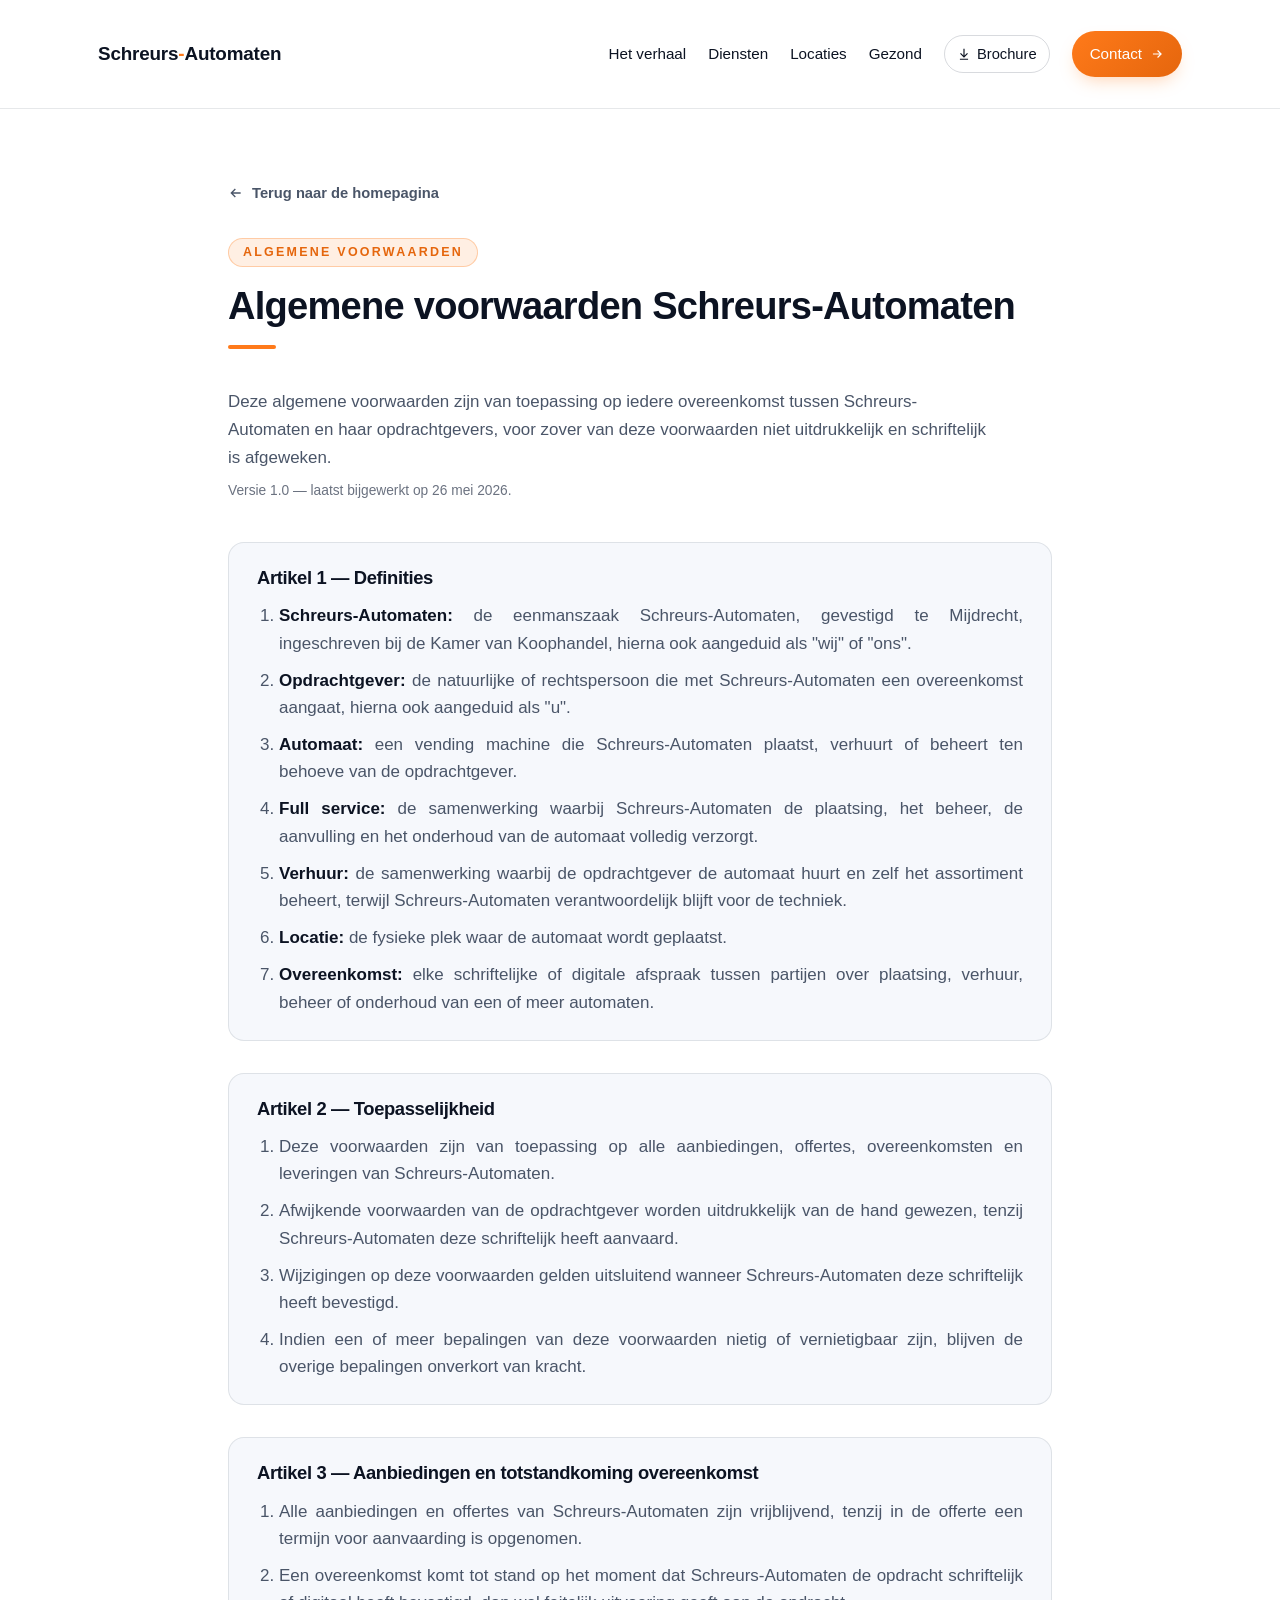
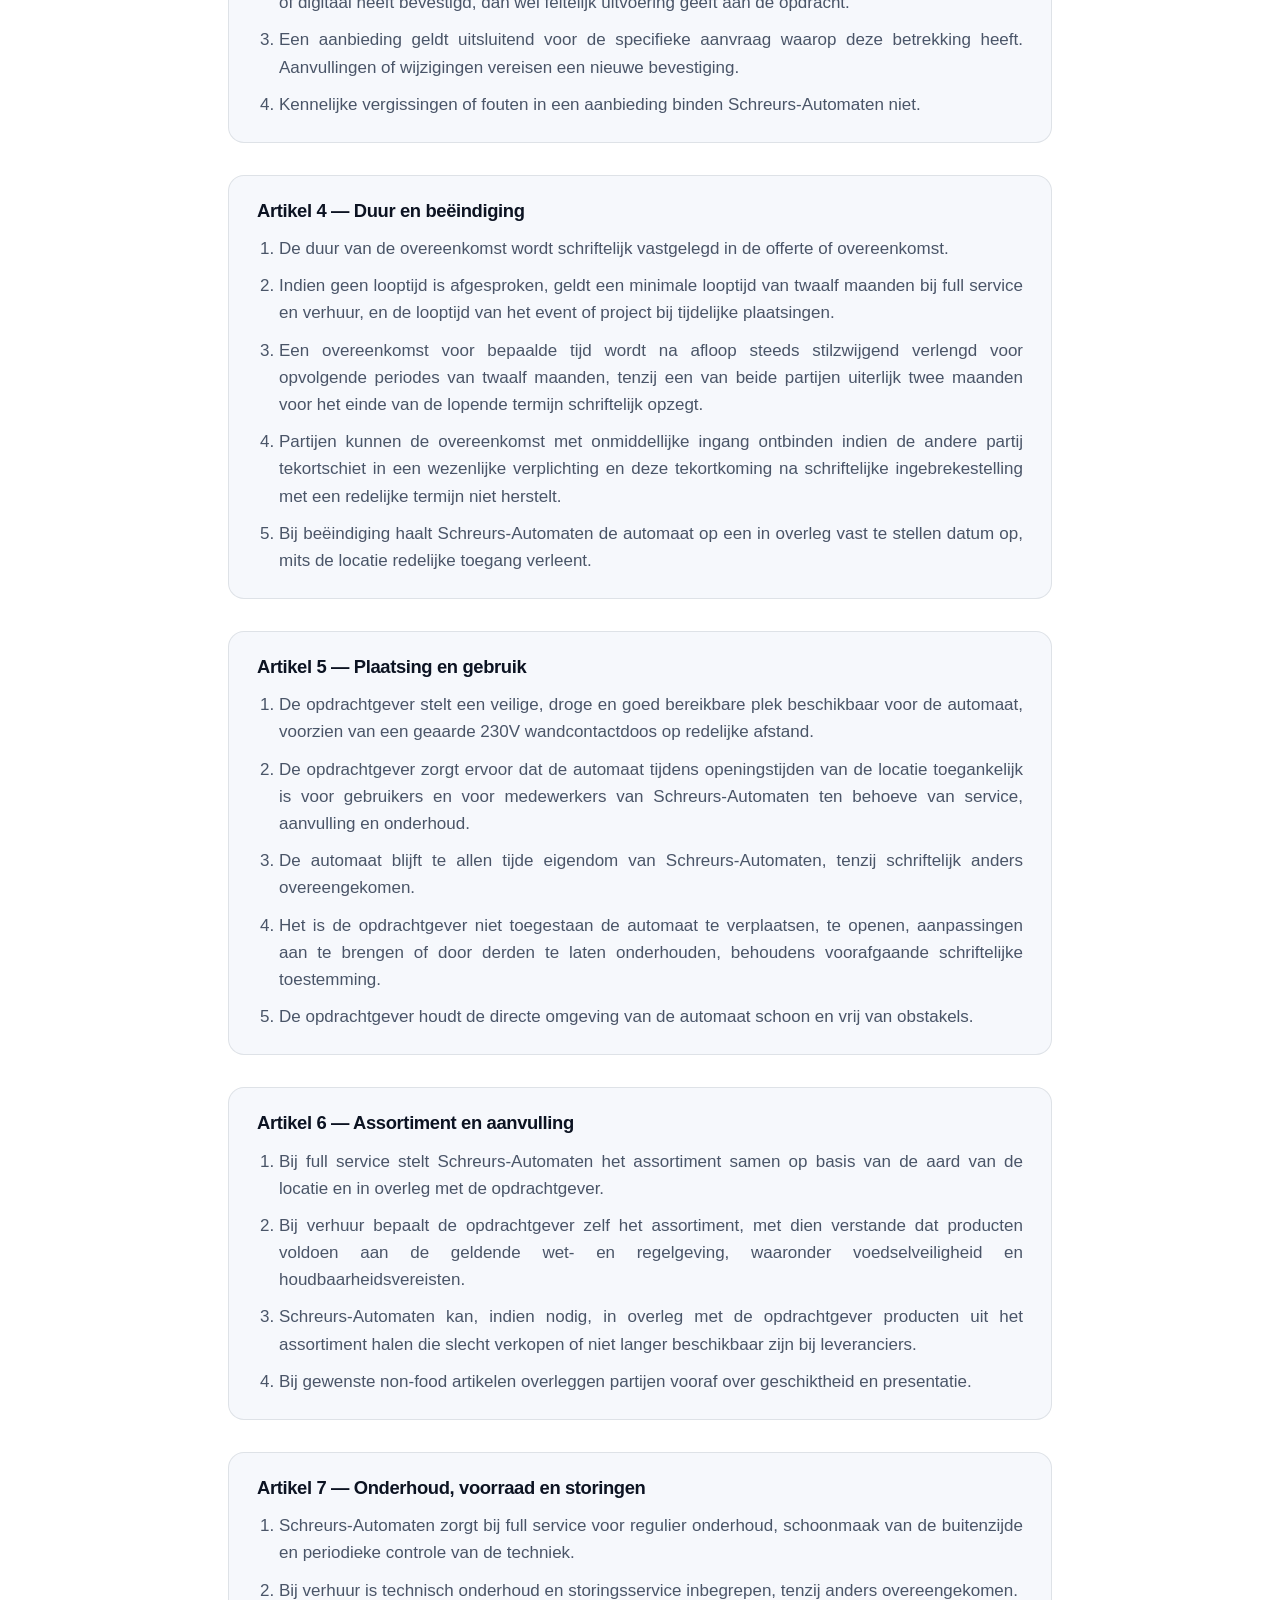
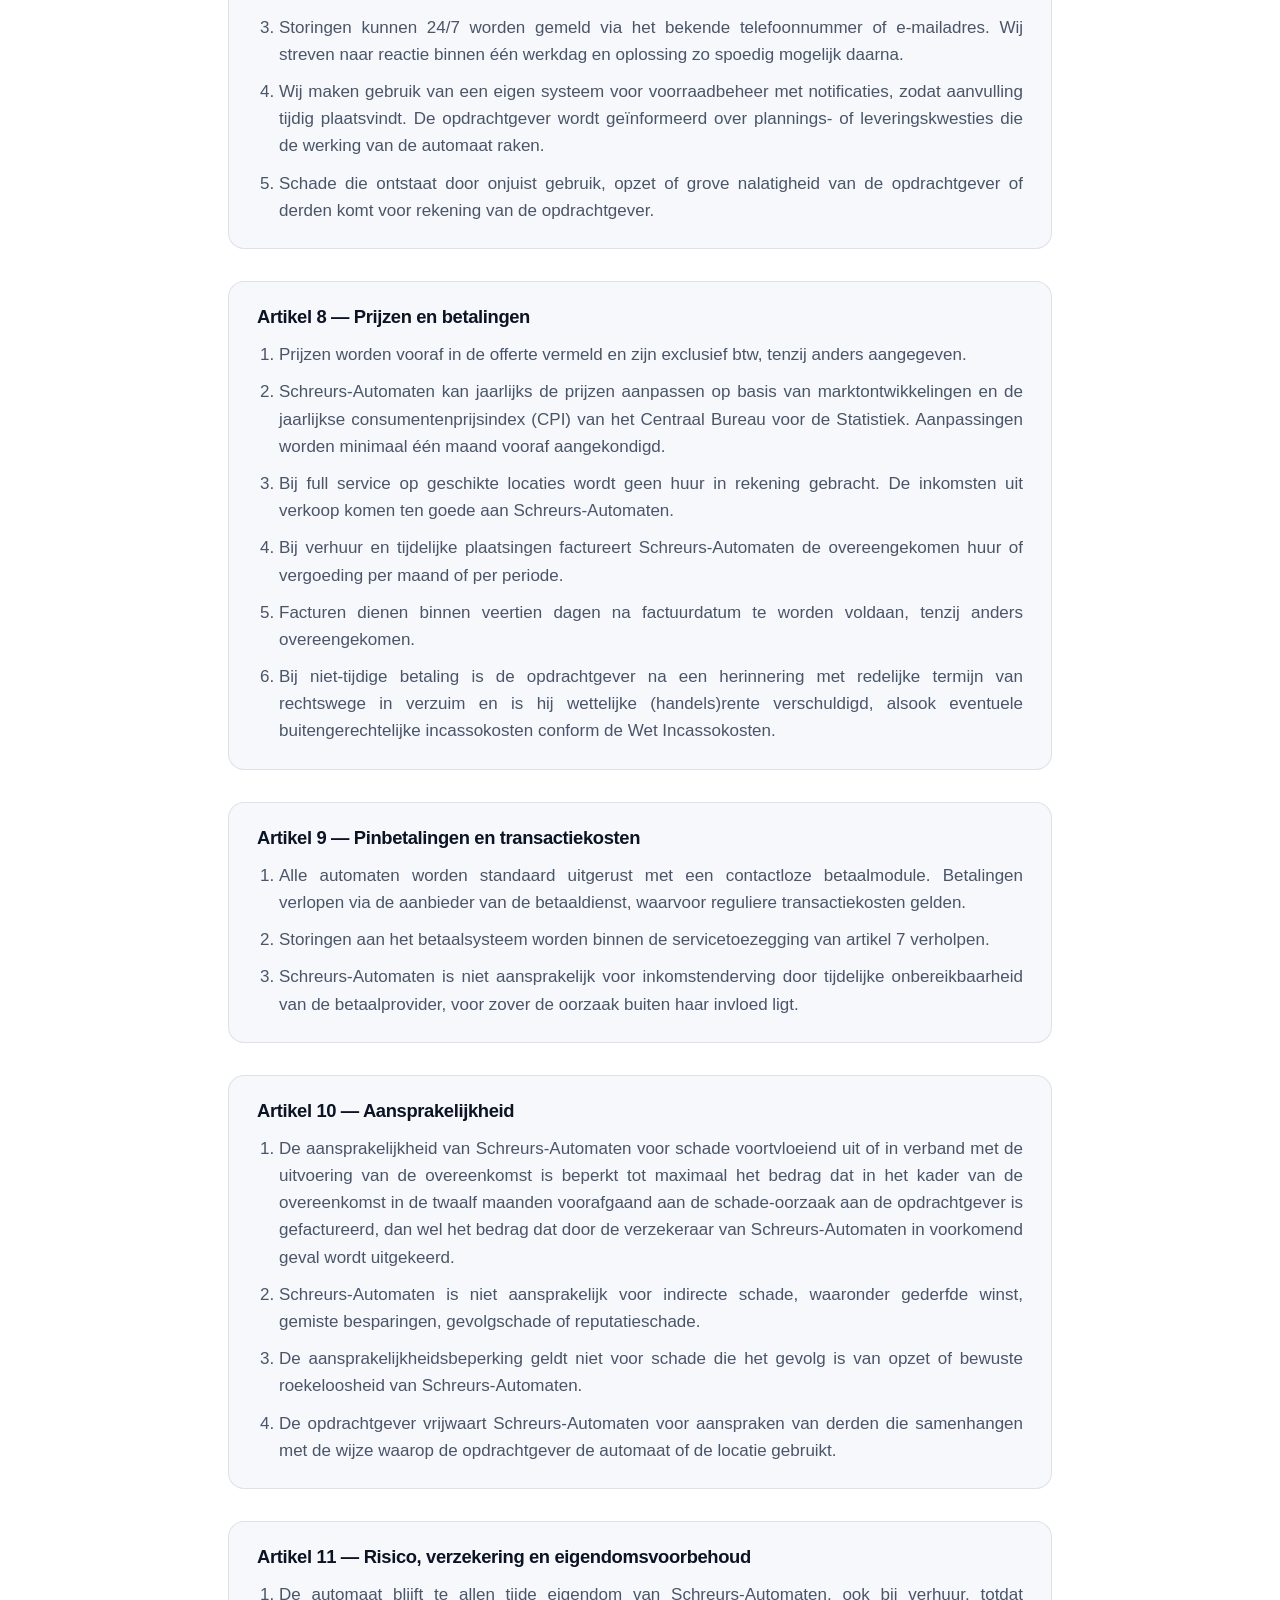
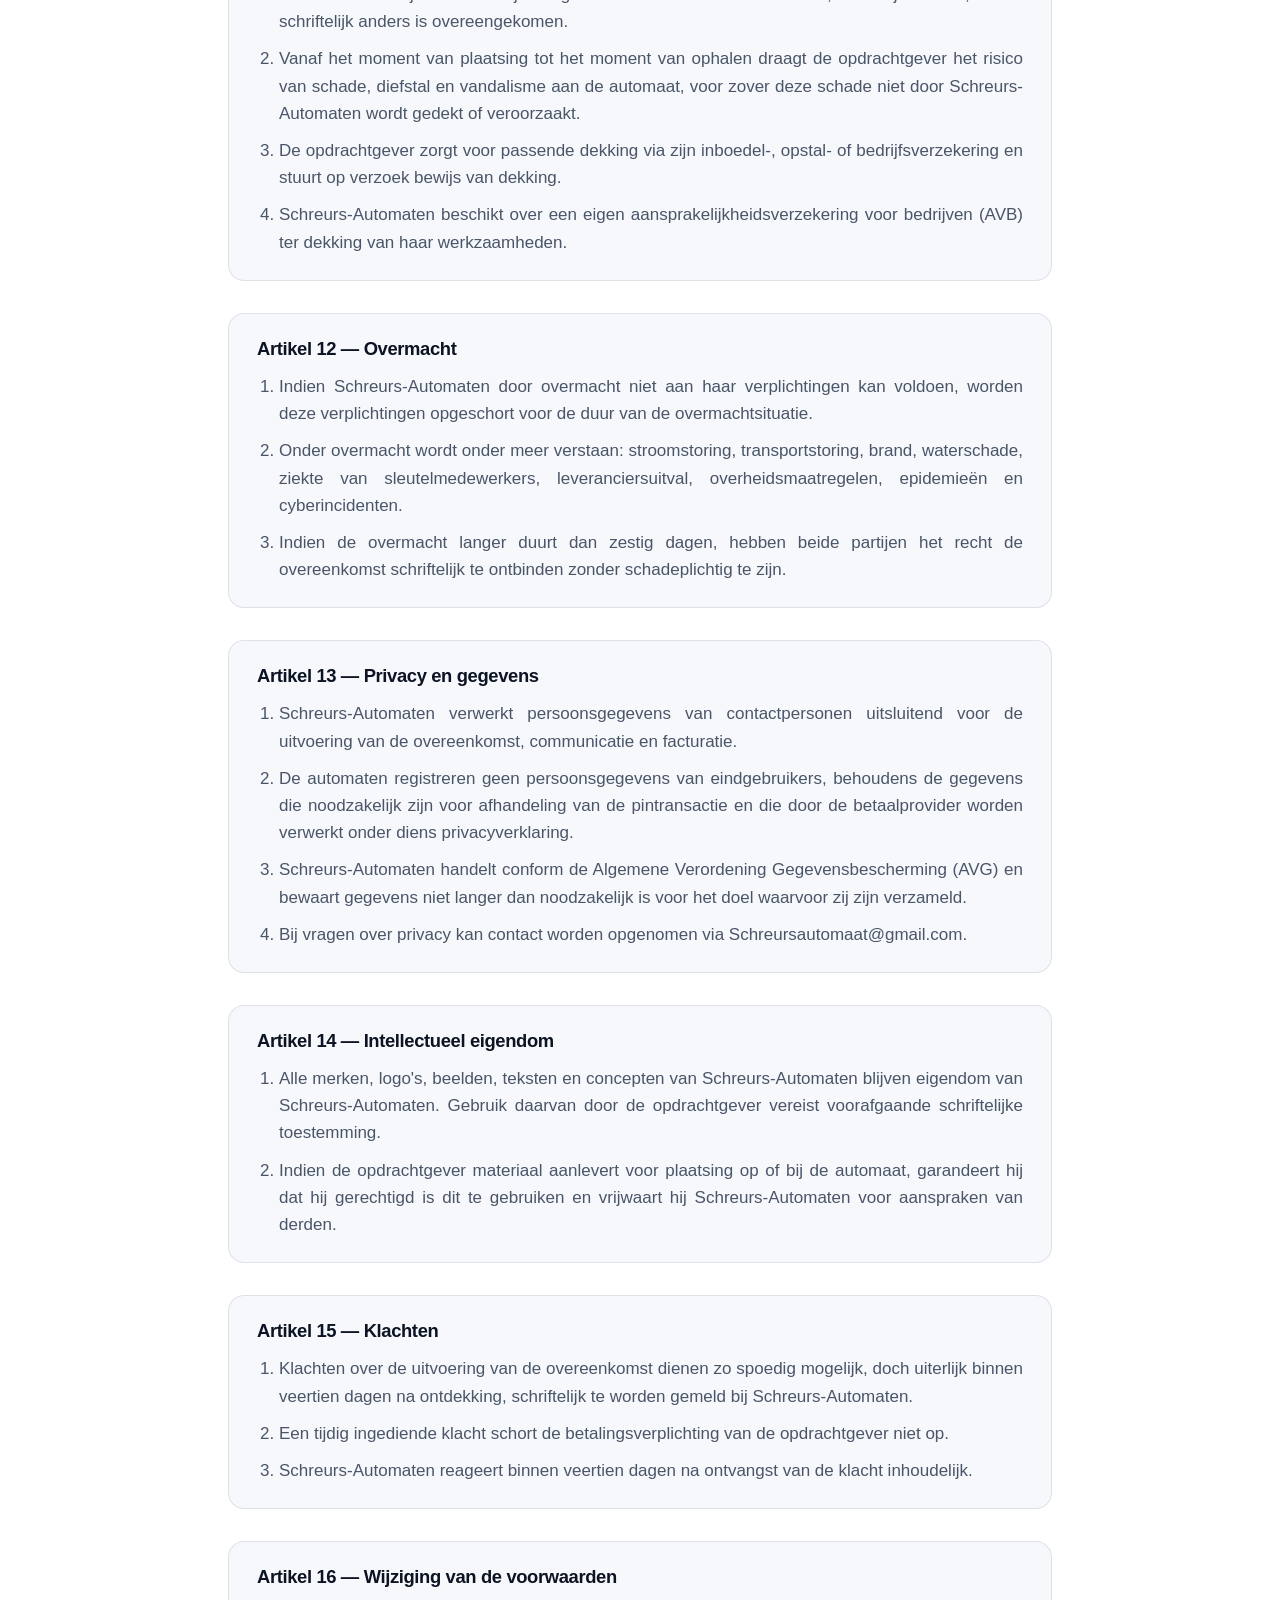
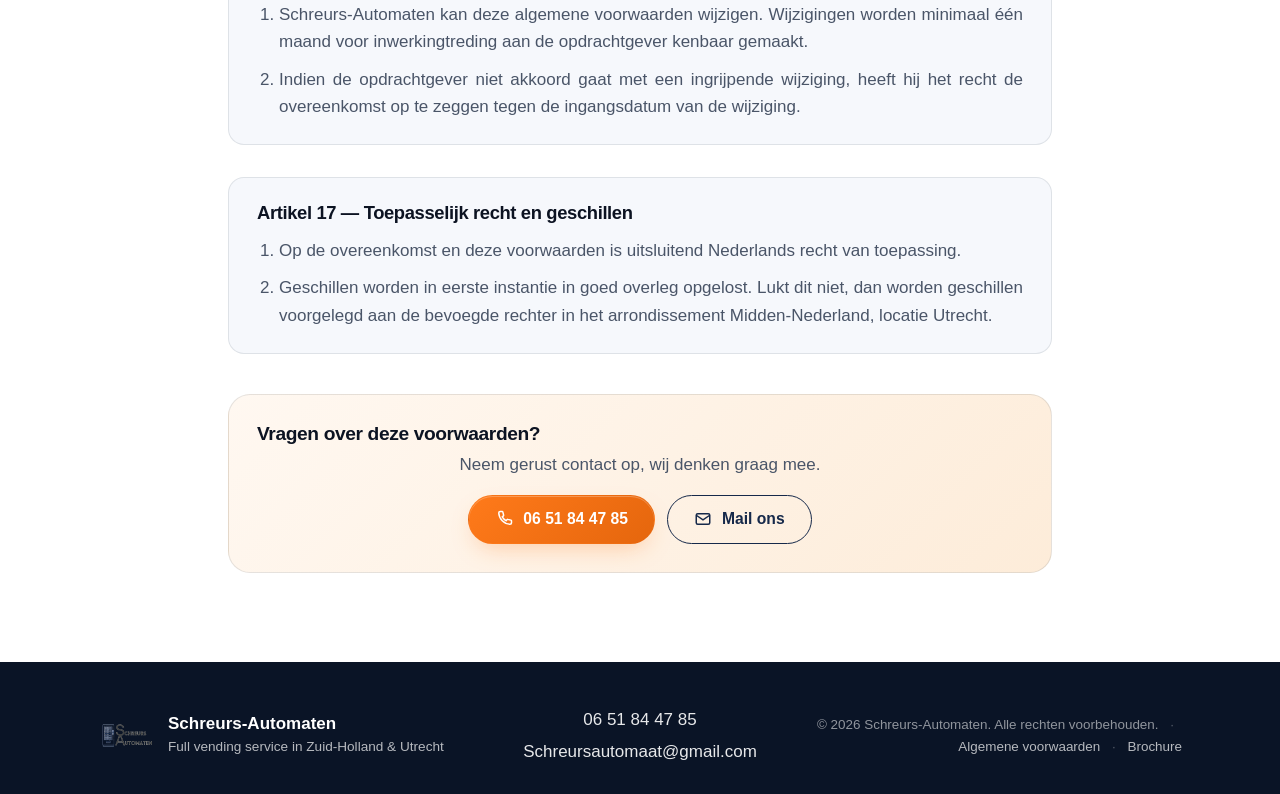
==== commit 08259ef4: "Klantfeedback verwerkt: hero breder, groei-grafiek aangepast (20 in 2025), cases verhalend, jonge on" ====
--- a/algemene-voorwaarden.html
+++ b/algemene-voorwaarden.html
@@ -6,7 +6,8 @@
   <title>Algemene voorwaarden | Schreurs-Automaten</title>
   <meta name="description" content="Algemene voorwaarden van Schreurs-Automaten voor plaatsing, verhuur en full vending service van vending machines." />
   <meta name="theme-color" content="#0a1426" />
-  <link rel="icon" type="image/png" href="assets/img/logo.png" />
+  <link rel="icon" type="image/png" href="assets/img/favicon.png" />
+  <link rel="apple-touch-icon" href="assets/img/favicon.png" />
   <link rel="stylesheet" href="assets/css/style.css" />
 </head>
 <body class="legal-page">
@@ -280,7 +281,3 @@
       </div>
     </div>
   </footer>
-
-  <script src="assets/js/main.js" defer></script>
-</body>
-</html>
--- a/assets/css/style.css
+++ b/assets/css/style.css
@@ -1,1212 +1,356 @@
-/* =====================================================
-   Schreurs-Automaten — Landing page
-   Donkerblauw + zwart op wit, oranje accent
-   ===================================================== */
-
+/* Schreurs-Automaten — full stylesheet */
 :root {
-  --navy-900: #0a1426;
-  --navy-800: #0f1d33;
-  --navy-700: #16294a;
-  --navy-600: #1f3a66;
-  --navy-500: #2a4f88;
-  --ink: #0c1322;
-  --ink-soft: #1a2238;
-  --slate: #4a5568;
-  --slate-soft: #6b7280;
-  --line: rgba(15, 29, 51, 0.10);
-  --line-strong: rgba(15, 29, 51, 0.16);
-  --bg: #ffffff;
-  --bg-soft: #f6f8fc;
-  --bg-tint: #eef2f8;
-
-  --accent: #ff7a1a;
-  --accent-dark: #e5660d;
-  --accent-light: #ffb47a;
-  --accent-soft: rgba(255, 122, 26, 0.12);
-  --accent-glow: rgba(255, 122, 26, 0.35);
-
-  --glass-bg: rgba(255, 255, 255, 0.10);
-  --glass-bg-light: rgba(255, 255, 255, 0.86);
-  --glass-border: rgba(255, 255, 255, 0.22);
-  --glass-border-dark: rgba(15, 29, 51, 0.08);
+  --navy-900: #0a1426; --navy-800: #0f1d33; --navy-700: #16294a; --navy-600: #1f3a66;
+  --ink: #0c1322; --slate: #4a5568; --slate-soft: #6b7280;
+  --line: rgba(15, 29, 51, 0.10); --line-strong: rgba(15, 29, 51, 0.16);
+  --bg: #ffffff; --bg-soft: #f6f8fc; --bg-tint: #eef2f8;
+  --accent: #ff7a1a; --accent-dark: #e5660d; --accent-light: #ffb47a;
+  --accent-soft: rgba(255, 122, 26, 0.12); --accent-glow: rgba(255, 122, 26, 0.35);
+  --glass-bg: rgba(255, 255, 255, 0.10); --glass-bg-light: rgba(255, 255, 255, 0.86);
+  --glass-border: rgba(255, 255, 255, 0.22); --glass-border-dark: rgba(15, 29, 51, 0.08);
   --glass-shadow: 0 20px 50px -22px rgba(8, 18, 36, 0.45), 0 2px 6px rgba(8, 18, 36, 0.06);
   --glass-shadow-strong: 0 30px 80px -25px rgba(8, 18, 36, 0.55), 0 4px 12px rgba(8, 18, 36, 0.08);
-
-  --radius: 16px;
-  --radius-sm: 12px;
-  --radius-lg: 22px;
-
-  --font-sans: "Inter", -apple-system, BlinkMacSystemFont, "Segoe UI", Roboto,
-    "Helvetica Neue", Arial, "Noto Sans", sans-serif;
-  --font-display: "Inter", system-ui, sans-serif;
-
-  --maxw: 1180px;
-  --gutter: clamp(20px, 4vw, 48px);
-  --section-pad: clamp(64px, 8vw, 112px);
-  --header-h: 108px;
-}
-
-/* ───────── Base ───────── */
-
-*,
-*::before,
-*::after { box-sizing: border-box; }
-
-html {
-  scroll-behavior: smooth;
-  scroll-padding-top: var(--header-h);
-}
-
-body {
-  margin: 0;
-  font-family: var(--font-sans);
-  font-size: 17px;
-  line-height: 1.65;
-  color: var(--ink);
-  background: var(--bg);
-  -webkit-font-smoothing: antialiased;
-  -moz-osx-font-smoothing: grayscale;
-  text-rendering: optimizeLegibility;
-  overflow-x: hidden;
-  hyphens: auto;
-  -webkit-hyphens: auto;
-}
-
+  --radius: 16px; --radius-sm: 12px; --radius-lg: 22px;
+  --font-sans: "Inter", -apple-system, BlinkMacSystemFont, "Segoe UI", Roboto, "Helvetica Neue", Arial, sans-serif;
+  --maxw: 1180px; --gutter: clamp(20px, 4vw, 48px); --section-pad: clamp(64px, 8vw, 112px); --header-h: 108px;
+}
+*, *::before, *::after { box-sizing: border-box; }
+html { scroll-behavior: smooth; scroll-padding-top: var(--header-h); }
+body { margin: 0; font-family: var(--font-sans); font-size: 17px; line-height: 1.65; color: var(--ink); background: var(--bg); -webkit-font-smoothing: antialiased; overflow-x: hidden; hyphens: auto; -webkit-hyphens: auto; }
 img { max-width: 100%; height: auto; display: block; }
-
 a { color: var(--accent-dark); text-decoration: none; }
 a:hover { color: var(--accent); }
-
 p { margin: 0 0 1em; text-align: justify; hyphens: auto; -webkit-hyphens: auto; }
 p:last-child { margin-bottom: 0; }
-
-/* Specifieke paragrafen die niet justified hoeven */
-.section-lead,
-.healthy-foot,
-.why-foot,
-.form-note,
-.hero-microcopy,
-.proof-label,
-.footer-tag {
-  text-align: left;
-  hyphens: manual;
-}
+.section-lead, .healthy-foot, .why-foot, .form-note, .hero-microcopy, .proof-label, .footer-tag { text-align: left; hyphens: manual; }
 .section-head-center .section-lead { text-align: center; max-width: 720px; margin-left: auto; margin-right: auto; }
-.healthy-foot,
-.why-foot { text-align: center; }
-
-.container {
-  width: 100%;
-  max-width: var(--maxw);
-  margin: 0 auto;
-  padding: 0 var(--gutter);
-  position: relative;
-}
-
-/* ───────── Headings ───────── */
-
-h1, h2, h3, h4 {
-  font-family: var(--font-display);
-  color: var(--ink);
-  font-weight: 800;
-  line-height: 1.15;
-  letter-spacing: -0.02em;
-  margin: 0 0 0.5em;
-  text-align: left;
-  hyphens: manual;
-}
-
-.line { display: block; }
-
-.section-title {
-  font-size: clamp(1.6rem, 1.05rem + 1.6vw, 2.4rem);
-  margin-bottom: 0.5em;
-  text-wrap: balance;
-}
-
-.hero-title {
-  font-size: clamp(2rem, 1.2rem + 2.4vw, 3rem);
-  color: #fff;
-  margin: 0 0 0.4em;
-  text-wrap: balance;
-}
-
-.hero-inner > *,
-.two-col > *,
-.section-head { min-width: 0; }
-
-.eyebrow {
-  display: inline-flex;
-  align-items: center;
-  gap: 8px;
-  font-size: 0.78rem;
-  font-weight: 700;
-  letter-spacing: 0.18em;
-  text-transform: uppercase;
-  color: var(--accent-light);
-  padding: 7px 14px;
-  border: 1px solid rgba(255, 122, 26, 0.45);
-  border-radius: 999px;
-  margin-bottom: 18px;
-  background: rgba(255, 122, 26, 0.10);
-  line-height: 1;
-}
-.eyebrow-icon {
-  width: 14px;
-  height: 14px;
-  stroke: currentColor;
-  stroke-width: 2;
-  fill: none;
-  stroke-linecap: round;
-  stroke-linejoin: round;
-}
-.eyebrow-dark {
-  color: var(--accent-dark);
-  border-color: rgba(255, 122, 26, 0.30);
-  background: var(--accent-soft);
-}
-
-.title-accent {
-  display: inline-block;
-  width: 48px;
-  height: 4px;
-  border-radius: 4px;
-  background: var(--accent);
-  margin: 0 0 22px;
-}
-
-/* ───────── Buttons ───────── */
-
-.btn {
-  display: inline-flex;
-  align-items: center;
-  justify-content: center;
-  gap: 10px;
-  padding: 14px 26px;
-  border-radius: 999px;
-  font-weight: 600;
-  font-size: 0.98rem;
-  letter-spacing: 0.01em;
-  border: 1px solid transparent;
-  cursor: pointer;
-  transition: transform 160ms ease, box-shadow 160ms ease,
-              background 160ms ease, color 160ms ease;
-  text-align: center;
-  line-height: 1.2;
-}
-
-.btn-primary {
-  background: linear-gradient(135deg, var(--accent), var(--accent-dark));
-  color: #fff;
-  box-shadow: 0 10px 25px -8px var(--accent-glow),
-              inset 0 1px 0 rgba(255, 255, 255, 0.25);
-}
-.btn-primary:hover {
-  transform: translateY(-1px);
-  box-shadow: 0 16px 30px -8px var(--accent-glow),
-              inset 0 1px 0 rgba(255, 255, 255, 0.35);
-  color: #fff;
-}
-
-.btn-secondary {
-  background: var(--navy-700);
-  color: #fff;
-  box-shadow: 0 10px 25px -10px rgba(15, 29, 51, 0.4);
-}
-.btn-secondary:hover {
-  background: var(--navy-600);
-  color: #fff;
-  transform: translateY(-1px);
-}
-
-.btn-ghost {
-  background: rgba(255, 255, 255, 0.10);
-  border-color: rgba(255, 255, 255, 0.35);
-  color: #fff;
-  backdrop-filter: blur(8px);
-}
-.btn-ghost:hover {
-  background: rgba(255, 255, 255, 0.22);
-  color: #fff;
-}
-
-.btn-outline-dark {
-  background: transparent;
-  border-color: var(--navy-700);
-  color: var(--navy-700);
-}
-.btn-outline-dark:hover {
-  background: var(--navy-700);
-  color: #fff;
-}
-
+.healthy-foot, .why-foot { text-align: center; }
+.container { width: 100%; max-width: var(--maxw); margin: 0 auto; padding: 0 var(--gutter); position: relative; }
+
+h1, h2, h3, h4 { font-family: var(--font-sans); color: var(--ink); font-weight: 800; line-height: 1.15; letter-spacing: -0.02em; margin: 0 0 0.5em; text-align: left; hyphens: manual; }
+.line { display: inline; }
+.line + .line::before { content: " "; }
+.section-title { font-size: clamp(1.6rem, 1.05rem + 1.6vw, 2.4rem); margin-bottom: 0.5em; text-wrap: balance; }
+.hero-title { font-size: clamp(2rem, 1.2rem + 2.4vw, 3rem); color: #fff; margin: -10px 0 0.4em; text-wrap: balance; }
+.hero-inner > *, .two-col > *, .section-head { min-width: 0; }
+.eyebrow { display: inline-flex; align-items: center; gap: 8px; font-size: 0.78rem; font-weight: 700; letter-spacing: 0.18em; text-transform: uppercase; color: var(--accent-light); padding: 7px 14px; border: 1px solid rgba(255, 122, 26, 0.45); border-radius: 999px; margin-bottom: 18px; background: rgba(255, 122, 26, 0.10); line-height: 1; }
+.eyebrow-icon { width: 14px; height: 14px; stroke: currentColor; stroke-width: 2; fill: none; stroke-linecap: round; stroke-linejoin: round; }
+.eyebrow-dark { color: var(--accent-dark); border-color: rgba(255, 122, 26, 0.30); background: var(--accent-soft); }
+.title-accent { display: inline-block; width: 48px; height: 4px; border-radius: 4px; background: var(--accent); margin: 0 0 22px; }
+
+.btn { display: inline-flex; align-items: center; justify-content: center; gap: 10px; padding: 14px 26px; border-radius: 999px; font-weight: 600; font-size: 0.98rem; border: 1px solid transparent; cursor: pointer; transition: transform 160ms ease, box-shadow 160ms ease, background 160ms ease, color 160ms ease; text-align: center; line-height: 1.2; }
+.btn-primary { background: linear-gradient(135deg, var(--accent), var(--accent-dark)); color: #fff; box-shadow: 0 10px 25px -8px var(--accent-glow), inset 0 1px 0 rgba(255, 255, 255, 0.25); }
+.btn-primary:hover { transform: translateY(-1px); box-shadow: 0 16px 30px -8px var(--accent-glow), inset 0 1px 0 rgba(255, 255, 255, 0.35); color: #fff; }
+.btn-secondary { background: var(--navy-700); color: #fff; box-shadow: 0 10px 25px -10px rgba(15, 29, 51, 0.4); }
+.btn-secondary:hover { background: var(--navy-600); color: #fff; transform: translateY(-1px); }
+.btn-ghost { background: rgba(255, 255, 255, 0.10); border-color: rgba(255, 255, 255, 0.35); color: #fff; backdrop-filter: blur(8px); }
+.btn-ghost:hover { background: rgba(255, 255, 255, 0.22); color: #fff; }
+.btn-outline-dark { background: transparent; border-color: var(--navy-700); color: var(--navy-700); }
+.btn-outline-dark:hover { background: var(--navy-700); color: #fff; }
 .btn-sm { padding: 11px 20px; font-size: 0.92rem; }
 .btn-block { width: 100%; }
-
-.btn .btn-icon {
-  width: 18px;
-  height: 18px;
-  flex-shrink: 0;
-  stroke: currentColor;
-  stroke-width: 2;
-  fill: none;
-}
-
-/* ───────── Glass ───────── */
-
-.glass {
-  background: var(--glass-bg);
-  backdrop-filter: blur(20px) saturate(160%);
-  -webkit-backdrop-filter: blur(20px) saturate(160%);
-  border: 1px solid var(--glass-border);
-  border-radius: var(--radius-lg);
-  box-shadow: var(--glass-shadow);
-  position: relative;
-  overflow: hidden;
-}
+.btn .btn-icon { width: 18px; height: 18px; flex-shrink: 0; stroke: currentColor; stroke-width: 2; fill: none; }
+
+.glass { background: var(--glass-bg); backdrop-filter: blur(20px) saturate(160%); -webkit-backdrop-filter: blur(20px) saturate(160%); border: 1px solid var(--glass-border); border-radius: var(--radius-lg); box-shadow: var(--glass-shadow); position: relative; overflow: hidden; }
 .glass > * { position: relative; z-index: 1; }
-.glass::before {
-  content: "";
-  position: absolute;
-  inset: 0;
-  border-radius: inherit;
-  pointer-events: none;
-  background:
-    linear-gradient(135deg, rgba(255, 255, 255, 0.22), rgba(255, 255, 255, 0) 48%),
-    linear-gradient(315deg, rgba(255, 255, 255, 0.08), rgba(255, 255, 255, 0) 50%);
-  z-index: 0;
-}
-
-.glass-light {
-  background: var(--glass-bg-light);
-  backdrop-filter: blur(16px) saturate(140%);
-  -webkit-backdrop-filter: blur(16px) saturate(140%);
-  border: 1px solid var(--glass-border-dark);
-  border-radius: var(--radius);
-  box-shadow: var(--glass-shadow);
-}
-
-/* ───────── Icon wrap ───────── */
-
-.icon-wrap {
-  display: inline-flex;
-  align-items: center;
-  justify-content: center;
-  width: 48px;
-  height: 48px;
-  border-radius: 12px;
-  background: var(--accent-soft);
-  color: var(--accent);
-  border: 1px solid rgba(255, 122, 26, 0.30);
-  flex-shrink: 0;
-}
-.icon-wrap.icon-wrap-dark {
-  background: rgba(255, 122, 26, 0.16);
-  color: var(--accent-light);
-  border-color: rgba(255, 122, 26, 0.45);
-  box-shadow: 0 0 24px -6px rgba(255, 122, 26, 0.35);
-}
-.icon-wrap svg {
-  width: 24px;
-  height: 24px;
-  stroke: currentColor;
-  stroke-width: 2;
-  fill: none;
-  stroke-linecap: round;
-  stroke-linejoin: round;
-}
-
-/* ───────── Header ───────── */
-
-.site-header {
-  position: sticky;
-  top: 0;
-  z-index: 50;
-  background: rgba(255, 255, 255, 0.92);
-  backdrop-filter: blur(14px) saturate(160%);
-  -webkit-backdrop-filter: blur(14px) saturate(160%);
-  border-bottom: 1px solid var(--line);
-}
-
-.header-inner {
-  display: flex;
-  align-items: center;
-  justify-content: space-between;
-  min-height: var(--header-h);
-  gap: 20px;
-}
-
-.brand {
-  display: inline-flex;
-  align-items: center;
-  gap: 14px;
-  color: var(--ink);
-  font-weight: 800;
-  font-size: 1.12rem;
-  letter-spacing: -0.01em;
-}
-.brand-logo {
-  width: 80px;
-  height: 80px;
-  object-fit: contain;
-  background: transparent;
-}
-.brand-name { white-space: nowrap; }
+.glass::before { content: ""; position: absolute; inset: 0; border-radius: inherit; pointer-events: none; background: linear-gradient(135deg, rgba(255, 255, 255, 0.22), rgba(255, 255, 255, 0) 48%), linear-gradient(315deg, rgba(255, 255, 255, 0.08), rgba(255, 255, 255, 0) 50%); z-index: 0; }
+.glass-light { background: var(--glass-bg-light); backdrop-filter: blur(16px) saturate(140%); -webkit-backdrop-filter: blur(16px) saturate(140%); border: 1px solid var(--glass-border-dark); border-radius: var(--radius); box-shadow: var(--glass-shadow); }
+
+.icon-wrap { display: inline-flex; align-items: center; justify-content: center; width: 48px; height: 48px; border-radius: 12px; background: var(--accent-soft); color: var(--accent); border: 1px solid rgba(255, 122, 26, 0.30); flex-shrink: 0; }
+.icon-wrap.icon-wrap-dark { background: rgba(255, 122, 26, 0.16); color: var(--accent-light); border-color: rgba(255, 122, 26, 0.45); box-shadow: 0 0 24px -6px rgba(255, 122, 26, 0.35); }
+.icon-wrap svg { width: 24px; height: 24px; stroke: currentColor; stroke-width: 2; fill: none; stroke-linecap: round; stroke-linejoin: round; }
+
+.site-header { position: sticky; top: 0; z-index: 50; background: rgba(255, 255, 255, 0.92); backdrop-filter: blur(14px) saturate(160%); -webkit-backdrop-filter: blur(14px) saturate(160%); border-bottom: 1px solid var(--line); }
+.header-inner { display: flex; align-items: center; justify-content: space-between; min-height: var(--header-h); gap: 20px; }
+.brand { display: inline-flex; align-items: center; gap: 14px; color: var(--ink); font-weight: 800; font-size: 1.12rem; letter-spacing: -0.01em; }
+.brand-logo { display: none; }
+.brand-name { white-space: nowrap; font-size: 1.18rem; }
 .brand-name-dash { color: var(--accent); }
-
-.primary-nav {
-  display: flex;
-  align-items: center;
-  gap: 26px;
-}
-.primary-nav a {
-  color: var(--ink);
-  font-weight: 500;
-  font-size: 0.97rem;
-  position: relative;
-  padding: 6px 0;
-}
-.primary-nav a::after {
-  content: "";
-  position: absolute;
-  left: 0; right: 0; bottom: 0;
-  height: 2px;
-  background: var(--accent);
-  transform: scaleX(0);
-  transform-origin: left;
-  transition: transform 220ms ease;
-}
+.primary-nav { display: flex; align-items: center; gap: 22px; flex-wrap: nowrap; }
+.primary-nav a { color: var(--ink); font-weight: 500; font-size: 0.95rem; position: relative; padding: 6px 0; white-space: nowrap; }
+.primary-nav a::after { content: ""; position: absolute; left: 0; right: 0; bottom: 0; height: 2px; background: var(--accent); transform: scaleX(0); transform-origin: left; transition: transform 220ms ease; }
 .primary-nav a:hover { color: var(--accent-dark); }
 .primary-nav a:hover::after { transform: scaleX(1); }
-
-.primary-nav .nav-call {
-  display: inline-flex;
-  align-items: center;
-  gap: 8px;
-  font-weight: 600;
-  color: var(--accent-dark);
-}
+.primary-nav .nav-call { display: inline-flex; align-items: center; gap: 8px; font-weight: 600; color: var(--accent-dark); white-space: nowrap; }
 .primary-nav .nav-call svg { width: 16px; height: 16px; stroke: currentColor; stroke-width: 2; fill: none; }
 .primary-nav .nav-call::after { display: none; }
-
-.primary-nav .nav-cta {
-  background: linear-gradient(135deg, var(--accent), var(--accent-dark));
-  color: #fff;
-  padding: 10px 18px;
-  border-radius: 999px;
-  box-shadow: 0 8px 18px -6px var(--accent-glow);
-  display: inline-flex;
-  align-items: center;
-  gap: 8px;
-}
+.primary-nav .nav-cta { background: linear-gradient(135deg, var(--accent), var(--accent-dark)); color: #fff; padding: 10px 18px; border-radius: 999px; box-shadow: 0 8px 18px -6px var(--accent-glow); display: inline-flex; align-items: center; gap: 8px; white-space: nowrap; }
 .primary-nav .nav-cta::after { display: none; }
 .primary-nav .nav-cta:hover { color: #fff; transform: translateY(-1px); }
 .primary-nav .nav-cta svg { stroke: currentColor; stroke-width: 2; fill: none; }
-
-.primary-nav .nav-brochure {
-  display: inline-flex;
-  align-items: center;
-  gap: 6px;
-  color: var(--ink);
-  font-weight: 500;
-  font-size: 0.93rem;
-  padding: 6px 12px;
-  border: 1px solid var(--line-strong);
-  border-radius: 999px;
-}
+.primary-nav .nav-brochure { display: inline-flex; align-items: center; gap: 6px; color: var(--ink); font-weight: 500; font-size: 0.92rem; padding: 6px 12px; border: 1px solid var(--line-strong); border-radius: 999px; white-space: nowrap; }
 .primary-nav .nav-brochure::after { display: none; }
-.primary-nav .nav-brochure:hover {
-  color: var(--accent-dark);
-  border-color: var(--accent);
-}
-.primary-nav .nav-brochure svg {
-  width: 14px;
-  height: 14px;
-  stroke: currentColor;
-  stroke-width: 2;
-  fill: none;
-}
-
-.nav-toggle {
-  display: none;
-  background: transparent;
-  border: 0;
-  width: 44px;
-  height: 44px;
-  padding: 0;
-  cursor: pointer;
-}
-.nav-toggle span {
-  display: block;
-  width: 22px;
-  height: 2px;
-  background: var(--ink);
-  margin: 5px auto;
-  border-radius: 2px;
-  transition: transform 250ms ease, opacity 250ms ease;
-}
+.primary-nav .nav-brochure:hover { color: var(--accent-dark); border-color: var(--accent); }
+.primary-nav .nav-brochure svg { width: 14px; height: 14px; stroke: currentColor; stroke-width: 2; fill: none; }
+.nav-toggle { display: none; background: transparent; border: 0; width: 44px; height: 44px; padding: 0; cursor: pointer; }
+.nav-toggle span { display: block; width: 22px; height: 2px; background: var(--ink); margin: 5px auto; border-radius: 2px; transition: transform 250ms ease, opacity 250ms ease; }
 .nav-toggle[aria-expanded="true"] span:nth-child(1) { transform: translateY(7px) rotate(45deg); }
 .nav-toggle[aria-expanded="true"] span:nth-child(2) { opacity: 0; }
 .nav-toggle[aria-expanded="true"] span:nth-child(3) { transform: translateY(-7px) rotate(-45deg); }
 
-/* ───────── Hero ───────── */
-
-.hero {
-  position: relative;
-  color: #fff;
-  padding: clamp(40px, 6vw, 80px) 0 clamp(64px, 8vw, 100px);
-  isolation: isolate;
-  overflow: hidden;
-  background: var(--navy-900);
-}
-.hero::before {
-  content: "";
-  position: absolute;
-  inset: 0;
-  background:
-    radial-gradient(80% 60% at 15% 20%, rgba(255, 122, 26, 0.22), transparent 60%),
-    radial-gradient(60% 50% at 85% 80%, rgba(31, 58, 102, 0.45), transparent 60%),
-    linear-gradient(180deg, rgba(10, 20, 38, 0.6), rgba(10, 20, 38, 0.95));
-  z-index: -1;
-}
-
-/* Logo binnen de hero-card, boven de titel */
-.hero-logo {
-  display: block;
-  width: 130px;
-  height: 130px;
-  object-fit: contain;
-  margin: 0 0 4px;
-  opacity: 0.6;
-  filter: drop-shadow(0 4px 16px rgba(255, 255, 255, 0.10));
-}
-
-.hero-inner {
-  display: grid;
-  grid-template-columns: 1fr 1fr;
-  gap: clamp(28px, 4vw, 48px);
-  align-items: stretch;
-}
-
-.hero-card {
-  color: #fff;
-  display: flex;
-  flex-direction: column;
-  justify-content: flex-start;
-}
-
-.hero-badges {
-  display: flex;
-  flex-wrap: wrap;
-  gap: 8px;
-  margin: 24px 0 0;
-}
-.hero-badge {
-  display: inline-flex;
-  align-items: center;
-  gap: 6px;
-  font-size: 0.78rem;
-  font-weight: 600;
-  letter-spacing: 0.04em;
-  padding: 6px 12px;
-  border-radius: 999px;
-  background: rgba(255, 255, 255, 0.08);
-  border: 1px solid rgba(255, 255, 255, 0.18);
-  color: rgba(255, 255, 255, 0.92);
-}
-.hero-badge svg {
-  width: 14px;
-  height: 14px;
-  stroke: var(--accent-light);
-  stroke-width: 2;
-  fill: none;
-  stroke-linecap: round;
-  stroke-linejoin: round;
-}
-
-.hero-lead {
-  font-size: 1.04rem;
-  line-height: 1.7;
-  color: rgba(255, 255, 255, 0.92);
-  margin-bottom: 1em;
-  text-align: justify;
-  hyphens: auto;
-  -webkit-hyphens: auto;
-}
-
-.hero-bullets {
-  list-style: none;
-  padding: 0;
-  margin: 4px 0 26px;
-  display: grid;
-  gap: 10px;
-}
-.hero-bullets li {
-  display: flex;
-  align-items: flex-start;
-  gap: 10px;
-  color: rgba(255, 255, 255, 0.92);
-  text-align: left;
-}
-.hero-bullets svg {
-  flex-shrink: 0;
-  width: 20px;
-  height: 20px;
-  margin-top: 2px;
-  stroke: var(--accent-light);
-  stroke-width: 2.5;
-  fill: none;
-  stroke-linecap: round;
-  stroke-linejoin: round;
-}
-
-.hero-cta {
-  display: flex;
-  gap: 12px;
-  flex-wrap: nowrap;
-  margin-top: 6px;
-  margin-bottom: 4px;
-}
+.hero { position: relative; color: #fff; padding: clamp(40px, 6vw, 80px) 0 clamp(64px, 8vw, 100px); isolation: isolate; overflow: hidden; background: var(--navy-900); }
+.hero .container { max-width: 1360px; }
+.hero::before { content: ""; position: absolute; inset: 0; background: radial-gradient(80% 60% at 15% 20%, rgba(255, 122, 26, 0.22), transparent 60%), radial-gradient(60% 50% at 85% 80%, rgba(31, 58, 102, 0.45), transparent 60%), linear-gradient(180deg, rgba(10, 20, 38, 0.6), rgba(10, 20, 38, 0.95)); z-index: -1; }
+.hero-logo { display: block; width: 200px; height: 200px; object-fit: contain; margin: 0 0 -18px; opacity: 0.85; filter: drop-shadow(0 6px 22px rgba(255, 255, 255, 0.18)); }
+.hero-inner { display: grid; grid-template-columns: 1fr 1fr; gap: clamp(28px, 4vw, 48px); align-items: stretch; }
+.hero-card { color: #fff; display: flex; flex-direction: column; justify-content: flex-start; }
+.hero-badges { display: flex; flex-wrap: wrap; gap: 8px; margin: 24px 0 0; }
+.hero-badge { display: inline-flex; align-items: center; gap: 6px; font-size: 0.78rem; font-weight: 600; letter-spacing: 0.04em; padding: 6px 12px; border-radius: 999px; background: rgba(255, 255, 255, 0.08); border: 1px solid rgba(255, 255, 255, 0.18); color: rgba(255, 255, 255, 0.92); }
+.hero-badge svg { width: 14px; height: 14px; stroke: var(--accent-light); stroke-width: 2; fill: none; stroke-linecap: round; stroke-linejoin: round; }
+.hero-lead { font-size: 1.04rem; line-height: 1.7; color: rgba(255, 255, 255, 0.92); margin-bottom: 1em; text-align: justify; hyphens: auto; -webkit-hyphens: auto; }
+.hero-bullets { list-style: none; padding: 0; margin: 4px 0 26px; display: grid; gap: 10px; }
+.hero-bullets li { display: flex; align-items: flex-start; gap: 10px; color: rgba(255, 255, 255, 0.92); text-align: left; }
+.hero-bullets svg { flex-shrink: 0; width: 20px; height: 20px; margin-top: 2px; stroke: var(--accent-light); stroke-width: 2.5; fill: none; stroke-linecap: round; stroke-linejoin: round; }
+.hero-cta { display: flex; gap: 12px; flex-wrap: nowrap; margin-top: 6px; margin-bottom: 4px; }
 .hero-cta .btn { flex: 1 1 auto; min-width: 0; white-space: nowrap; }
-
-.hero-microcopy {
-  display: inline-flex;
-  align-items: center;
-  gap: 8px;
-  font-size: 0.84rem;
-  color: rgba(255, 255, 255, 0.70);
-  margin: 20px 0 0;
-}
-.hero-microcopy svg {
-  width: 14px;
-  height: 14px;
-  stroke: var(--accent-light);
-  stroke-width: 2;
-  fill: none;
-}
-
-.hero-brochure-link {
-  display: inline-flex;
-  align-items: center;
-  gap: 8px;
-  font-size: 0.92rem;
-  color: var(--accent-light);
-  font-weight: 600;
-  border-bottom: 1px solid rgba(255, 180, 122, 0.30);
-  padding: 8px 0 6px;
-  margin-top: 12px;
-  width: fit-content;
-  transition: color 160ms ease, border-color 160ms ease;
-}
-.hero-brochure-link:hover {
-  color: #fff;
-  border-color: var(--accent-light);
-}
-.hero-brochure-link svg {
-  width: 16px;
-  height: 16px;
-  stroke: currentColor;
-  stroke-width: 2;
-  fill: none;
-}
-
-/* ───────── Lead form in de hero ───────── */
-
-.hero-form {
-  position: relative;
-  width: 100%;
-  display: flex;
-}
-.lead-form {
-  padding: clamp(24px, 3vw, 36px);
-  display: grid;
-  gap: 14px;
-  width: 100%;
-  align-content: start;
-}
-.lead-form-head {
-  margin-bottom: 6px;
-}
-.lead-form-tag {
-  display: inline-block;
-  font-size: 0.72rem;
-  font-weight: 700;
-  letter-spacing: 0.14em;
-  text-transform: uppercase;
-  color: var(--accent-dark);
-  background: var(--accent-soft);
-  border: 1px solid rgba(255, 122, 26, 0.30);
-  padding: 5px 11px;
-  border-radius: 999px;
-  margin-bottom: 10px;
-}
-.lead-form-title {
-  font-size: clamp(1.25rem, 1rem + 0.6vw, 1.55rem);
-  color: var(--ink);
-  margin: 0 0 6px;
-  text-wrap: balance;
-}
-.lead-form-sub {
-  color: var(--slate);
-  font-size: 0.96rem;
-  margin: 0;
-  text-align: left;
-}
-
-/* ───────── Proof strip ───────── */
-
-.proof-strip {
-  position: relative;
-  background: var(--navy-800);
-  color: #fff;
-  padding: clamp(22px, 3vw, 28px) 0;
-  border-top: 1px solid rgba(255, 255, 255, 0.08);
-  border-bottom: 1px solid rgba(255, 255, 255, 0.08);
-}
-.proof-inner {
-  display: flex;
-  align-items: center;
-  justify-content: space-between;
-  gap: 14px;
-  flex-wrap: wrap;
-}
-.proof-item {
-  display: flex;
-  flex-direction: column;
-  align-items: center;
-  gap: 4px;
-  flex: 1 1 0;
-  min-width: 120px;
-  text-align: center;
-}
-.proof-num {
-  font-size: clamp(1.4rem, 0.9rem + 1vw, 1.9rem);
-  font-weight: 800;
-  background: linear-gradient(135deg, var(--accent), var(--accent-dark));
-  -webkit-background-clip: text;
-  background-clip: text;
-  color: transparent;
-  line-height: 1;
-}
-.proof-label {
-  font-size: 0.78rem;
-  letter-spacing: 0.08em;
-  text-transform: uppercase;
-  color: rgba(255, 255, 255, 0.65);
-}
-.proof-divider {
-  width: 1px;
-  height: 36px;
-  background: rgba(255, 255, 255, 0.12);
-  flex-shrink: 0;
-}
-
-/* ───────── Sections ───────── */
-
-.section {
-  position: relative;
-  padding: var(--section-pad) 0;
-  isolation: isolate;
-}
+.hero-microcopy { display: inline-flex; align-items: center; gap: 8px; font-size: 0.84rem; color: rgba(255, 255, 255, 0.70); margin: 20px 0 0; }
+.hero-microcopy svg { width: 14px; height: 14px; stroke: var(--accent-light); stroke-width: 2; fill: none; }
+.hero-brochure-link { display: inline-flex; align-items: center; gap: 8px; font-size: 0.92rem; color: var(--accent-light); font-weight: 600; border-bottom: 1px solid rgba(255, 180, 122, 0.30); padding: 8px 0 6px; margin-top: 12px; width: fit-content; transition: color 160ms ease, border-color 160ms ease; }
+.hero-brochure-link:hover { color: #fff; border-color: var(--accent-light); }
+.hero-brochure-link svg { width: 16px; height: 16px; stroke: currentColor; stroke-width: 2; fill: none; }
+
+.hero-form { position: relative; width: 100%; display: flex; }
+.lead-form { padding: clamp(24px, 3vw, 36px); display: grid; gap: 14px; width: 100%; align-content: start; }
+.lead-form-head { margin-bottom: 6px; }
+.lead-form-tag { display: inline-block; font-size: 0.72rem; font-weight: 700; letter-spacing: 0.14em; text-transform: uppercase; color: var(--accent-dark); background: var(--accent-soft); border: 1px solid rgba(255, 122, 26, 0.30); padding: 5px 11px; border-radius: 999px; margin-bottom: 10px; }
+.lead-form-title { font-size: clamp(1.25rem, 1rem + 0.6vw, 1.55rem); color: var(--ink); margin: 0 0 6px; text-wrap: balance; }
+.lead-form-sub { color: var(--slate); font-size: 0.96rem; margin: 0; text-align: left; }
+
+.field { display: flex; flex-direction: column; gap: 6px; }
+.field label { font-size: 0.86rem; font-weight: 600; color: var(--slate); letter-spacing: 0.01em; }
+.field input, .field select, .field textarea { font: inherit; color: var(--ink); padding: 12px 14px; border-radius: 12px; border: 1px solid var(--line-strong); background: #fff; transition: border-color 160ms ease, box-shadow 160ms ease; resize: vertical; width: 100%; }
+.field input:focus, .field select:focus, .field textarea:focus { outline: none; border-color: var(--accent); box-shadow: 0 0 0 4px var(--accent-soft); }
+.row { display: grid; grid-template-columns: 1fr 1fr; gap: 14px; }
+.form-note { display: inline-flex; align-items: center; gap: 6px; font-size: 0.80rem; color: var(--slate-soft); margin: 6px 0 0; justify-content: center; text-align: center; }
+.form-note svg { width: 14px; height: 14px; stroke: var(--accent); stroke-width: 2.5; fill: none; flex-shrink: 0; }
+
+.proof-strip { position: relative; background: var(--navy-800); color: #fff; padding: clamp(22px, 3vw, 28px) 0; border-top: 1px solid rgba(255, 255, 255, 0.08); border-bottom: 1px solid rgba(255, 255, 255, 0.08); }
+.proof-inner { display: flex; align-items: center; justify-content: space-between; gap: 14px; flex-wrap: wrap; }
+.proof-item { display: flex; flex-direction: column; align-items: center; gap: 4px; flex: 1 1 0; min-width: 120px; text-align: center; }
+.proof-num { font-size: clamp(1.4rem, 0.9rem + 1vw, 1.9rem); font-weight: 800; background: linear-gradient(135deg, var(--accent), var(--accent-dark)); -webkit-background-clip: text; background-clip: text; color: transparent; line-height: 1; }
+.proof-label { font-size: 0.78rem; letter-spacing: 0.08em; text-transform: uppercase; color: rgba(255, 255, 255, 0.65); }
+.proof-divider { width: 1px; height: 36px; background: rgba(255, 255, 255, 0.12); flex-shrink: 0; }
+
+.section { position: relative; padding: var(--section-pad) 0; isolation: isolate; }
 .section-light { background: var(--bg); }
-.section-dark {
-  color: #fff;
-  background: var(--navy-900);
-}
-.section-dark .section-title,
-.section-dark h3 { color: #fff; }
+.section-dark { color: #fff; background: var(--navy-900); }
+.section-dark .section-title, .section-dark h3 { color: #fff; }
 .section-dark p { color: rgba(255, 255, 255, 0.88); }
-
 .section-head { margin-bottom: clamp(36px, 5vw, 56px); max-width: 780px; }
-.section-head-center {
-  text-align: center;
-  margin-left: auto;
-  margin-right: auto;
-}
+.section-head-center { text-align: center; margin-left: auto; margin-right: auto; }
 .section-head-center .title-accent { margin-left: auto; margin-right: auto; }
 .section-head-center .section-title { text-align: center; }
 .section-head-center .eyebrow { margin-left: auto; margin-right: auto; }
-
-.section-lead {
-  font-size: 1.05rem;
-  line-height: 1.7;
-  color: var(--slate);
-}
+.section-lead { font-size: 1.05rem; line-height: 1.7; color: var(--slate); }
 .section-dark .section-lead { color: rgba(255, 255, 255, 0.85); }
-
-.section-dark::before {
-  content: "";
-  position: absolute;
-  inset: 0;
-  background:
-    radial-gradient(50% 40% at 10% 10%, rgba(255, 122, 26, 0.10), transparent 70%),
-    radial-gradient(60% 50% at 90% 100%, rgba(31, 58, 102, 0.35), transparent 70%);
-  z-index: -1;
-  pointer-events: none;
-}
-
-/* ───────── Two-col layout ───────── */
-
-.two-col {
-  display: grid;
-  grid-template-columns: 1.05fr 0.95fr;
-  gap: clamp(32px, 5vw, 64px);
-  align-items: center;
-}
+.section-dark::before { content: ""; position: absolute; inset: 0; background: radial-gradient(50% 40% at 10% 10%, rgba(255, 122, 26, 0.10), transparent 70%), radial-gradient(60% 50% at 90% 100%, rgba(31, 58, 102, 0.35), transparent 70%); z-index: -1; pointer-events: none; }
+
+.two-col { display: grid; grid-template-columns: 1.05fr 0.95fr; gap: clamp(32px, 5vw, 64px); align-items: center; }
 .col-text > *:last-child { margin-bottom: 0; }
 .col-media { position: relative; }
-
-.frame {
-  position: relative;
-  border-radius: var(--radius-lg);
-  overflow: hidden;
-  background: var(--bg-tint);
-  box-shadow: var(--glass-shadow-strong);
-  aspect-ratio: 4 / 5;
-  max-height: 560px;
-  margin: 0 auto;
-}
-.frame img {
-  width: 100%;
-  height: 100%;
-  object-fit: cover;
-}
-.frame figcaption {
-  position: absolute;
-  bottom: 14px;
-  left: 14px;
-  display: inline-flex;
-  align-items: center;
-  gap: 8px;
-  padding: 8px 14px;
-  border-radius: 999px;
-  background: rgba(15, 29, 51, 0.70);
-  backdrop-filter: blur(8px);
-  color: #fff;
-  font-size: 0.86rem;
-  font-weight: 600;
-}
-.frame figcaption::before {
-  content: "";
-  width: 8px;
-  height: 8px;
-  border-radius: 50%;
-  background: var(--accent);
-  box-shadow: 0 0 8px var(--accent);
-}
-
-/* ───────── Quote card ───────── */
-
-.quote-card {
-  position: relative;
-  margin: 24px 0 28px;
-  padding: 22px 24px 22px 60px;
-  border-radius: var(--radius);
-  background: var(--bg-soft);
-  border: 1px solid var(--line);
-  border-left: 4px solid var(--accent);
-}
-.quote-card .quote-mark {
-  position: absolute;
-  top: 18px;
-  left: 18px;
-  width: 28px;
-  height: 28px;
-  stroke: var(--accent);
-  stroke-width: 2;
-  fill: none;
-  opacity: 0.6;
-}
-.quote-card blockquote {
-  margin: 0 0 8px;
-  font-size: 1.08rem;
-  font-style: italic;
-  color: var(--ink);
-  line-height: 1.55;
-  text-align: left;
-}
-.quote-card figcaption {
-  font-size: 0.86rem;
-  color: var(--slate);
-  font-weight: 600;
-}
-
-/* CTA-rij */
-.section-cta {
-  display: flex;
-  gap: 12px;
-  flex-wrap: wrap;
-  margin-top: 28px;
-}
-.section-cta-center {
-  display: flex;
-  justify-content: center;
-  margin-top: 36px;
-}
-
-/* ───────── Pricing ───────── */
-
-.pricing-grid {
-  display: grid;
-  grid-template-columns: repeat(3, 1fr);
-  gap: clamp(20px, 2.5vw, 28px);
-  align-items: stretch;
-}
-.pricing-card {
-  position: relative;
-  background: #fff;
-  color: var(--ink);
-  border-radius: var(--radius-lg);
-  border: 1px solid rgba(255, 255, 255, 0.08);
-  padding: 0 0 clamp(24px, 2.6vw, 32px);
-  display: flex;
-  flex-direction: column;
-  gap: 18px;
-  box-shadow: var(--glass-shadow);
-  transition: transform 240ms ease, box-shadow 240ms ease;
-  overflow: hidden;
-}
-.pricing-card-media {
-  position: relative;
-  width: 100%;
-  aspect-ratio: 16 / 9;
-  overflow: hidden;
-  background: linear-gradient(135deg, var(--navy-700), var(--navy-900));
-}
-.pricing-card-media img {
-  width: 100%;
-  height: 100%;
-  object-fit: cover;
-  transition: transform 600ms ease;
-}
+.frame { position: relative; border-radius: var(--radius-lg); overflow: hidden; background: var(--bg-tint); box-shadow: var(--glass-shadow-strong); aspect-ratio: 4 / 5; max-height: 560px; margin: 0 auto; }
+.frame img { width: 100%; height: 100%; object-fit: cover; }
+.frame figcaption { position: absolute; bottom: 14px; left: 14px; display: inline-flex; align-items: center; gap: 8px; padding: 8px 14px; border-radius: 999px; background: rgba(15, 29, 51, 0.70); backdrop-filter: blur(8px); color: #fff; font-size: 0.86rem; font-weight: 600; }
+.frame figcaption::before { content: ""; width: 8px; height: 8px; border-radius: 50%; background: var(--accent); box-shadow: 0 0 8px var(--accent); }
+
+.growth-chart { margin: 24px 0 24px; padding: 18px 20px 14px; border-radius: var(--radius); background: var(--bg-soft); border: 1px solid var(--line); }
+.growth-chart-cap { font-size: 0.78rem; font-weight: 700; letter-spacing: 0.10em; text-transform: uppercase; color: var(--slate-soft); margin-bottom: 10px; display: block; text-align: left; }
+.growth-chart-svg { width: 100%; height: auto; display: block; }
+
+.quote-card { position: relative; margin: 24px 0 28px; padding: 22px 24px 22px 60px; border-radius: var(--radius); background: var(--bg-soft); border: 1px solid var(--line); border-left: 4px solid var(--accent); }
+.quote-card .quote-mark { position: absolute; top: 18px; left: 18px; width: 28px; height: 28px; stroke: var(--accent); stroke-width: 2; fill: none; opacity: 0.6; }
+.quote-card blockquote { margin: 0 0 8px; font-size: 1.08rem; font-style: italic; color: var(--ink); line-height: 1.55; text-align: left; }
+.quote-card figcaption { font-size: 0.86rem; color: var(--slate); font-weight: 600; }
+.section-cta { display: flex; gap: 12px; flex-wrap: wrap; margin-top: 28px; }
+.section-cta-center { display: flex; justify-content: center; margin-top: 36px; }
+
+.pricing-grid { display: grid; grid-template-columns: repeat(3, 1fr); gap: clamp(20px, 2.5vw, 28px); align-items: stretch; }
+.pricing-card { position: relative; background: #fff; color: var(--ink); border-radius: var(--radius-lg); padding: 0 0 clamp(24px, 2.6vw, 32px); display: flex; flex-direction: column; gap: 18px; box-shadow: var(--glass-shadow); transition: transform 240ms ease, box-shadow 240ms ease; overflow: hidden; }
+.pricing-card:hover { transform: translateY(-4px); box-shadow: var(--glass-shadow-strong); }
+.pricing-card-featured { background: linear-gradient(180deg, #fff, #fff8f1); border: 2px solid var(--accent); box-shadow: 0 30px 60px -20px var(--accent-glow), var(--glass-shadow); transform: translateY(-6px); }
+.pricing-card-featured:hover { transform: translateY(-10px); }
+.pricing-card-media { position: relative; width: 100%; aspect-ratio: 16 / 9; overflow: hidden; background: linear-gradient(135deg, var(--navy-700), var(--navy-900)); }
+.pricing-card-media img { width: 100%; height: 100%; object-fit: cover; transition: transform 600ms ease; }
 .pricing-card:hover .pricing-card-media img { transform: scale(1.04); }
-.pricing-card-media::after {
-  content: "";
-  position: absolute;
-  inset: 0;
-  background: linear-gradient(180deg, rgba(10, 20, 38, 0) 60%, rgba(10, 20, 38, 0.25));
-  pointer-events: none;
-}
-.pricing-card-head,
-.pricing-list,
-.pricing-cta { margin-left: clamp(24px, 2.6vw, 32px); margin-right: clamp(24px, 2.6vw, 32px); }
-.pricing-card-head { margin-top: clamp(20px, 2.4vw, 28px); }
-.pricing-card:hover {
-  transform: translateY(-4px);
-  box-shadow: var(--glass-shadow-strong);
-}
-.pricing-card-featured {
-  background: linear-gradient(180deg, #fff, #fff8f1);
-  border: 2px solid var(--accent);
-  box-shadow: 0 30px 60px -20px var(--accent-glow), var(--glass-shadow);
-  transform: translateY(-6px);
-}
-.pricing-card-featured:hover { transform: translateY(-10px); }
-
-.pricing-card-head { display: flex; flex-direction: column; gap: 6px; }
-.pricing-tag {
-  align-self: flex-start;
-  font-size: 0.70rem;
-  font-weight: 700;
-  letter-spacing: 0.14em;
-  text-transform: uppercase;
-  padding: 5px 11px;
-  border-radius: 999px;
-  background: var(--accent-soft);
-  color: var(--accent-dark);
-  border: 1px solid rgba(255, 122, 26, 0.30);
-  margin-bottom: 4px;
-}
-.pricing-tag-featured {
-  background: linear-gradient(135deg, var(--accent), var(--accent-dark));
-  color: #fff;
-  border-color: transparent;
-}
-.pricing-title {
-  font-size: clamp(1.2rem, 1rem + 0.6vw, 1.4rem);
-  color: var(--ink);
-  margin: 0;
-}
-.pricing-sub {
-  font-size: 0.96rem;
-  color: var(--slate);
-  margin: 0;
-  text-align: left;
-}
-.pricing-price {
-  margin-top: 6px;
-  padding-top: 14px;
-  border-top: 1px solid var(--line);
-  display: flex;
-  align-items: baseline;
-  gap: 8px;
-  flex-wrap: wrap;
-}
-.pricing-price-main {
-  font-size: 1.4rem;
-  font-weight: 800;
-  color: var(--ink);
-  background: linear-gradient(135deg, var(--accent), var(--accent-dark));
-  -webkit-background-clip: text;
-  background-clip: text;
-  color: transparent;
-}
-.pricing-price-note {
-  font-size: 0.86rem;
-  color: var(--slate-soft);
-}
-
-.pricing-list {
-  list-style: none;
-  padding: 0;
-  margin: 0;
-  display: grid;
-  gap: 10px;
-  flex: 1;
-}
-.pricing-list li {
-  display: flex;
-  align-items: flex-start;
-  gap: 10px;
-  color: var(--slate);
-  font-size: 0.96rem;
-  line-height: 1.5;
-  text-align: left;
-}
-.pricing-list svg {
-  flex-shrink: 0;
-  width: 18px;
-  height: 18px;
-  margin-top: 3px;
-  stroke: var(--accent);
-  stroke-width: 2.5;
-  fill: none;
-  stroke-linecap: round;
-  stroke-linejoin: round;
-}
-
+.pricing-card-media::after { content: ""; position: absolute; inset: 0; background: linear-gradient(180deg, rgba(10, 20, 38, 0) 60%, rgba(10, 20, 38, 0.25)); pointer-events: none; }
+.pricing-card-head, .pricing-list, .pricing-cta { margin-left: clamp(24px, 2.6vw, 32px); margin-right: clamp(24px, 2.6vw, 32px); }
+.pricing-card-head { margin-top: clamp(20px, 2.4vw, 28px); display: flex; flex-direction: column; gap: 6px; }
+.pricing-tag { align-self: flex-start; font-size: 0.70rem; font-weight: 700; letter-spacing: 0.14em; text-transform: uppercase; padding: 5px 11px; border-radius: 999px; background: var(--accent-soft); color: var(--accent-dark); border: 1px solid rgba(255, 122, 26, 0.30); margin-bottom: 4px; }
+.pricing-tag-featured { background: linear-gradient(135deg, var(--accent), var(--accent-dark)); color: #fff; border-color: transparent; }
+.pricing-title { font-size: clamp(1.2rem, 1rem + 0.6vw, 1.4rem); color: var(--ink); margin: 0; }
+.pricing-sub { font-size: 0.96rem; color: var(--slate); margin: 0; text-align: left; }
+.pricing-price { margin-top: 6px; padding-top: 14px; border-top: 1px solid var(--line); display: flex; align-items: baseline; gap: 8px; flex-wrap: wrap; }
+.pricing-price-main { font-size: 1.4rem; font-weight: 800; background: linear-gradient(135deg, var(--accent), var(--accent-dark)); -webkit-background-clip: text; background-clip: text; color: transparent; }
+.pricing-price-note { font-size: 0.86rem; color: var(--slate-soft); }
+.pricing-list { list-style: none; padding: 0; margin: 0; display: grid; gap: 10px; flex: 1; }
+.pricing-list li { display: flex; align-items: flex-start; gap: 10px; color: var(--slate); font-size: 0.96rem; line-height: 1.5; text-align: left; }
+.pricing-list svg { flex-shrink: 0; width: 18px; height: 18px; margin-top: 3px; stroke: var(--accent); stroke-width: 2.5; fill: none; stroke-linecap: round; stroke-linejoin: round; }
 .pricing-cta { margin-top: auto; }
 
-/* Vergelijkingstabel */
-
-.pricing-compare {
-  margin-top: clamp(48px, 6vw, 80px);
-  background: rgba(255, 255, 255, 0.04);
-  border: 1px solid rgba(255, 255, 255, 0.10);
-  border-radius: var(--radius-lg);
-  padding: clamp(20px, 2.5vw, 32px);
-}
-.pricing-compare-title {
-  color: #fff;
-  font-size: 1.2rem;
-  margin: 0 0 18px;
-  text-align: center;
-}
-.pricing-compare-scroll {
-  overflow-x: auto;
-  -webkit-overflow-scrolling: touch;
-}
-.pricing-table {
-  width: 100%;
-  border-collapse: collapse;
-  min-width: 580px;
-  color: rgba(255, 255, 255, 0.92);
-  font-size: 0.96rem;
-}
-.pricing-table thead th {
-  text-align: center;
-  font-weight: 700;
-  font-size: 0.86rem;
-  letter-spacing: 0.10em;
-  text-transform: uppercase;
-  color: var(--accent-light);
-  padding: 14px 12px;
-  border-bottom: 1px solid rgba(255, 255, 255, 0.18);
-}
-.pricing-table thead th:first-child {
-  text-align: left;
-  color: rgba(255, 255, 255, 0.55);
-}
-.pricing-table tbody th {
-  text-align: left;
-  font-weight: 600;
-  color: #fff;
-  padding: 14px 12px;
-  border-bottom: 1px solid rgba(255, 255, 255, 0.08);
-  width: 38%;
-}
-.pricing-table tbody td {
-  text-align: center;
-  padding: 14px 12px;
-  border-bottom: 1px solid rgba(255, 255, 255, 0.08);
-  color: rgba(255, 255, 255, 0.85);
-}
-.pricing-table tbody tr:last-child th,
-.pricing-table tbody tr:last-child td { border-bottom: 0; }
-.pricing-table tbody tr:hover td,
-.pricing-table tbody tr:hover th { background: rgba(255, 255, 255, 0.03); }
-
-.cell-yes {
-  width: 22px;
-  height: 22px;
-  stroke: var(--accent);
-  stroke-width: 2.6;
-  fill: none;
-  stroke-linecap: round;
-  stroke-linejoin: round;
-  display: inline-block;
-}
-
+.pricing-compare { margin-top: clamp(48px, 6vw, 80px); background: rgba(255, 255, 255, 0.04); border: 1px solid rgba(255, 255, 255, 0.10); border-radius: var(--radius-lg); padding: clamp(20px, 2.5vw, 32px); }
+.pricing-compare-title { color: #fff; font-size: 1.2rem; margin: 0 0 18px; text-align: center; }
+.pricing-compare-scroll { overflow-x: auto; -webkit-overflow-scrolling: touch; }
+.pricing-table { width: 100%; border-collapse: collapse; min-width: 580px; color: rgba(255, 255, 255, 0.92); font-size: 0.96rem; }
+.pricing-table thead th { text-align: center; font-weight: 700; font-size: 0.86rem; letter-spacing: 0.10em; text-transform: uppercase; color: var(--accent-light); padding: 14px 12px; border-bottom: 1px solid rgba(255, 255, 255, 0.18); }
+.pricing-table thead th:first-child { text-align: left; color: rgba(255, 255, 255, 0.55); }
+.pricing-table tbody th { text-align: left; font-weight: 600; color: #fff; padding: 14px 12px; border-bottom: 1px solid rgba(255, 255, 255, 0.08); width: 38%; }
+.pricing-table tbody td { text-align: center; padding: 14px 12px; border-bottom: 1px solid rgba(255, 255, 255, 0.08); color: rgba(255, 255, 255, 0.85); }
+.pricing-table tbody tr:last-child th, .pricing-table tbody tr:last-child td { border-bottom: 0; }
+.pricing-table tbody tr:hover td, .pricing-table tbody tr:hover th { background: rgba(255, 255, 255, 0.03); }
+.cell-yes { width: 22px; height: 22px; stroke: var(--accent); stroke-width: 2.6; fill: none; stroke-linecap: round; stroke-linejoin: round; display: inline-block; }
 .pricing-final-cta { margin-top: clamp(36px, 5vw, 56px); flex-wrap: wrap; gap: 14px; }
 
-/* ───────── Brochure strip ───────── */
-
-.brochure-strip {
-  background: linear-gradient(135deg, #fff8f1 0%, #fdecd9 100%);
-  padding: clamp(40px, 5vw, 64px) 0;
-  border-top: 1px solid var(--line);
-  border-bottom: 1px solid var(--line);
-  position: relative;
-  overflow: hidden;
-}
-.brochure-strip::before {
-  content: "";
-  position: absolute;
-  top: -40%;
-  right: -10%;
-  width: 320px;
-  height: 320px;
-  background: radial-gradient(circle, rgba(255, 122, 26, 0.18), transparent 70%);
-  pointer-events: none;
-}
-.brochure-inner {
-  display: grid;
-  grid-template-columns: 1.4fr 1fr;
-  gap: clamp(24px, 4vw, 48px);
-  align-items: center;
-}
+.brochure-strip { background: linear-gradient(135deg, #fff8f1 0%, #fdecd9 100%); padding: clamp(40px, 5vw, 64px) 0; border-top: 1px solid var(--line); border-bottom: 1px solid var(--line); position: relative; overflow: hidden; }
+.brochure-strip::before { content: ""; position: absolute; top: -40%; right: -10%; width: 320px; height: 320px; background: radial-gradient(circle, rgba(255, 122, 26, 0.18), transparent 70%); pointer-events: none; }
+.brochure-inner { display: grid; grid-template-columns: 1.4fr 1fr; gap: clamp(24px, 4vw, 48px); align-items: center; }
 .brochure-text .eyebrow { margin-bottom: 14px; }
-.brochure-title {
-  font-size: clamp(1.4rem, 1rem + 1.2vw, 2rem);
-  margin: 0 0 8px;
-  color: var(--ink);
-}
-.brochure-text p {
-  color: var(--slate);
-  margin: 0;
-  max-width: 520px;
-  text-align: left;
-}
-.brochure-cta {
-  display: flex;
-  flex-wrap: wrap;
-  gap: 12px;
-  justify-content: flex-end;
-}
-
-/* ───────── Legal page (Algemene voorwaarden) ───────── */
-
-.legal-main {
-  background: var(--bg);
-  padding: clamp(40px, 5vw, 72px) 0 clamp(60px, 7vw, 100px);
-}
-.legal-container {
-  max-width: 920px;
-}
-.legal-back {
-  display: inline-flex;
-  align-items: center;
-  gap: 8px;
-  color: var(--slate);
-  font-size: 0.92rem;
-  font-weight: 600;
-  padding: 8px 0;
-  margin-bottom: 24px;
-}
-.legal-back svg {
-  width: 16px;
-  height: 16px;
-  stroke: currentColor;
-  stroke-width: 2;
-  fill: none;
-}
+.brochure-title { font-size: clamp(1.4rem, 1rem + 1.2vw, 2rem); margin: 0 0 8px; color: var(--ink); }
+.brochure-text p { color: var(--slate); margin: 0; max-width: 520px; text-align: left; }
+.brochure-cta { display: flex; flex-wrap: wrap; gap: 12px; justify-content: flex-end; }
+
+.cases-grid { display: grid; grid-template-columns: repeat(3, 1fr); gap: clamp(18px, 2.5vw, 28px); align-items: stretch; }
+.case-card { padding: 0; display: flex; flex-direction: column; overflow: hidden; transition: transform 220ms ease, box-shadow 220ms ease; }
+.case-card:hover { transform: translateY(-4px); box-shadow: var(--glass-shadow-strong); }
+.case-media { position: relative; aspect-ratio: 4 / 3; overflow: hidden; }
+.case-media img { width: 100%; height: 100%; object-fit: cover; }
+.case-tag { position: absolute; top: 12px; left: 12px; display: inline-flex; align-items: center; gap: 6px; font-size: 0.70rem; font-weight: 700; letter-spacing: 0.10em; text-transform: uppercase; padding: 6px 11px; border-radius: 999px; background: var(--accent); color: #fff; }
+.case-tag svg { width: 12px; height: 12px; stroke: currentColor; stroke-width: 2; fill: none; }
+.case-body { padding: 20px 22px 22px; display: flex; flex-direction: column; gap: 6px; flex: 1; }
+.case-loc { font-size: 0.78rem; letter-spacing: 0.10em; text-transform: uppercase; color: var(--slate-soft); font-weight: 700; }
+.case-body h3 { font-size: 1.10rem; color: var(--ink); margin: 2px 0 4px; }
+.case-body p { color: var(--slate); font-size: 0.96rem; margin: 0; }
+.big-quote { position: relative; margin: 48px auto 0; max-width: 880px; padding: 28px 32px 28px 80px; border-radius: var(--radius-lg); background: var(--bg-soft); border: 1px solid var(--line); border-left: 4px solid var(--accent); }
+.big-quote .quote-mark { position: absolute; top: 24px; left: 24px; width: 40px; height: 40px; stroke: var(--accent); stroke-width: 2; fill: none; opacity: 0.7; }
+.big-quote blockquote { margin: 0 0 10px; font-size: clamp(1.1rem, 0.9rem + 0.5vw, 1.3rem); font-style: italic; color: var(--ink); line-height: 1.55; text-align: left; }
+.big-quote figcaption { font-size: 0.88rem; color: var(--slate); font-weight: 600; }
+
+.healthy-grid { display: grid; grid-template-columns: repeat(3, 1fr); gap: clamp(18px, 2.5vw, 28px); align-items: stretch; }
+.healthy-card { padding: 0; display: flex; flex-direction: column; overflow: hidden; background: rgba(255, 255, 255, 0.05); transition: transform 220ms ease, box-shadow 220ms ease; }
+.healthy-card:hover { transform: translateY(-4px); box-shadow: var(--glass-shadow-strong); }
+.healthy-media { width: 100%; aspect-ratio: 4 / 3; overflow: hidden; background: linear-gradient(135deg, var(--navy-700), var(--navy-900)); position: relative; }
+.healthy-media img { width: 100%; height: 100%; object-fit: cover; }
+.healthy-media-tag { position: absolute; top: 12px; left: 12px; font-size: 0.70rem; font-weight: 700; letter-spacing: 0.10em; text-transform: uppercase; padding: 5px 10px; border-radius: 999px; background: var(--accent); color: #fff; }
+.healthy-body { padding: 22px 24px 24px; display: flex; flex-direction: column; gap: 6px; flex: 1; }
+.healthy-body h3 { font-size: 1.15rem; margin: 0; color: #fff; }
+.healthy-body p { color: rgba(255, 255, 255, 0.88); font-size: 0.97rem; margin: 0; text-align: left; }
+.healthy-foot { text-align: center; color: rgba(255, 255, 255, 0.85); font-size: 0.97rem; margin: 36px auto 0; max-width: 720px; }
+
+.section-why { padding-bottom: clamp(80px, 10vw, 140px); }
+.why-grid { display: grid; grid-template-columns: repeat(3, 1fr); gap: clamp(16px, 2.5vw, 24px); align-items: stretch; }
+.why-card { padding: 28px; display: flex; flex-direction: column; gap: 10px; background: var(--bg-soft); border: 1px solid var(--line); border-radius: var(--radius); transition: transform 220ms ease, border-color 220ms ease, box-shadow 220ms ease; }
+.why-card:hover { transform: translateY(-4px); border-color: rgba(255, 122, 26, 0.45); box-shadow: var(--glass-shadow); }
+.why-card h3 { color: var(--ink); font-size: 1.12rem; margin: 10px 0 0; }
+.why-card p { color: var(--slate); margin: 0; font-size: 0.96rem; text-align: left; }
+
+.contact-strip { padding: var(--section-pad) 0; }
+.contact-inner { max-width: 1080px; margin: 0 auto; text-align: center; }
+.contact-text-block .section-title { text-align: center; }
+.contact-text-block .title-accent { margin-left: auto; margin-right: auto; }
+.contact-text-block > p { color: rgba(255, 255, 255, 0.85); max-width: 640px; margin: 0 auto 24px; text-align: center; }
+.contact-list { list-style: none; padding: 0; margin: 32px auto 28px; display: grid; grid-template-columns: repeat(3, 1fr); gap: 18px; max-width: 1000px; }
+.contact-list li { display: flex; align-items: center; gap: 14px; padding: 18px 22px; border-radius: var(--radius-sm); border: 1px solid rgba(255, 255, 255, 0.12); background: rgba(255, 255, 255, 0.04); text-align: left; transition: border-color 160ms ease, transform 160ms ease; min-width: 0; }
+.contact-list li:hover { border-color: var(--accent); transform: translateY(-1px); }
+.contact-list .icon-wrap { width: 44px; height: 44px; border-radius: 10px; }
+.contact-list .icon-wrap svg { width: 22px; height: 22px; }
+.contact-text { display: flex; flex-direction: column; min-width: 0; flex: 1; }
+.contact-label { font-size: 0.70rem; letter-spacing: 0.14em; text-transform: uppercase; color: rgba(255, 255, 255, 0.55); font-weight: 700; }
+.contact-value { color: #fff; font-weight: 600; font-size: 0.98rem; margin-top: 2px; overflow-wrap: anywhere; }
+.contact-value:hover { color: var(--accent-light); }
+.contact-cta-row { display: flex; flex-wrap: wrap; gap: 12px; justify-content: center; margin-top: 4px; }
+
+.site-footer { background: var(--navy-900); color: rgba(255, 255, 255, 0.8); padding: 44px 0 28px; }
+.footer-inner { display: grid; grid-template-columns: 1fr auto 1fr; gap: 24px; align-items: center; }
+.footer-brand { display: flex; align-items: center; gap: 14px; color: #fff; }
+.footer-brand img { width: 56px; height: 56px; background: transparent; border-radius: 0; padding: 0; object-fit: contain; }
+.footer-name { font-weight: 800; line-height: 1.2; }
+.footer-tag { font-size: 0.85rem; color: rgba(255, 255, 255, 0.7); margin-top: 2px; }
+.footer-contact { display: flex; flex-direction: column; gap: 4px; text-align: center; }
+.footer-contact a { color: rgba(255, 255, 255, 0.9); }
+.footer-contact a:hover { color: var(--accent-light); }
+.footer-meta { text-align: right; font-size: 0.84rem; color: rgba(255, 255, 255, 0.55); }
+.footer-meta a { color: rgba(255, 255, 255, 0.7); }
+.footer-meta a:hover { color: var(--accent-light); }
+.footer-sep { margin: 0 8px; color: rgba(255, 255, 255, 0.30); }
+
+.mobile-call-bar { display: none; position: fixed; bottom: 0; left: 0; right: 0; z-index: 55; padding: 12px 16px calc(12px + env(safe-area-inset-bottom)); background: rgba(10, 20, 38, 0.94); backdrop-filter: blur(14px) saturate(160%); -webkit-backdrop-filter: blur(14px) saturate(160%); border-top: 1px solid rgba(255, 255, 255, 0.12); gap: 10px; }
+.mobile-call-bar .btn { flex: 1; padding: 12px 14px; font-size: 0.94rem; }
+
+.to-top { position: fixed; right: 18px; bottom: 18px; width: 44px; height: 44px; border-radius: 50%; display: inline-flex; align-items: center; justify-content: center; background: var(--accent); color: #fff; font-size: 1.2rem; opacity: 0; transform: translateY(10px); pointer-events: none; transition: opacity 220ms ease, transform 220ms ease, background 160ms ease; z-index: 60; box-shadow: 0 10px 30px -8px var(--accent-glow); }
+.to-top.is-visible { opacity: 1; transform: translateY(0); pointer-events: auto; }
+.to-top:hover { background: var(--accent-dark); color: #fff; }
+
+.legal-main { background: var(--bg); padding: clamp(40px, 5vw, 72px) 0 clamp(60px, 7vw, 100px); }
+.legal-container { max-width: 920px; }
+.legal-back { display: inline-flex; align-items: center; gap: 8px; color: var(--slate); font-size: 0.92rem; font-weight: 600; padding: 8px 0; margin-bottom: 24px; }
+.legal-back svg { width: 16px; height: 16px; stroke: currentColor; stroke-width: 2; fill: none; }
 .legal-back:hover { color: var(--accent-dark); }
-
 .legal-head { margin-bottom: 40px; }
-.legal-title {
-  font-size: clamp(1.7rem, 1.1rem + 1.6vw, 2.6rem);
-  margin: 0 0 16px;
-  color: var(--ink);
-  text-wrap: balance;
-}
-.legal-intro {
-  font-size: 1.06rem;
-  color: var(--slate);
-  margin: 8px 0 8px;
-  text-align: left;
-  max-width: 760px;
-}
-.legal-meta {
-  font-size: 0.86rem;
-  color: var(--slate-soft);
-  margin: 4px 0 0;
-  text-align: left;
-}
-
+.legal-title { font-size: clamp(1.7rem, 1.1rem + 1.6vw, 2.6rem); margin: 0 0 16px; color: var(--ink); text-wrap: balance; }
+.legal-intro { font-size: 1.06rem; color: var(--slate); margin: 8px 0; text-align: left; max-width: 760px; }
+.legal-meta { font-size: 0.86rem; color: var(--slate-soft); margin: 4px 0 0; text-align: left; }
 .legal-body { display: flex; flex-direction: column; gap: 32px; }
-
-.legal-section {
-  padding: 24px 28px;
-  border-radius: var(--radius);
-  background: var(--bg-soft);
-  border: 1px solid var(--line);
-}
-.legal-section h2 {
-  font-size: 1.15rem;
-  margin: 0 0 14px;
-  color: var(--ink);
-}
-.legal-section ol {
-  margin: 0;
-  padding-left: 22px;
-  display: flex;
-  flex-direction: column;
-  gap: 10px;
-}
-.legal-section li {
-  color: var(--slate);
-  line-height: 1.6;
-  text-align: justify;
-  hyphens: auto;
-  -webkit-hyphens: auto;
-}
+.legal-section { padding: 24px 28px; border-radius: var(--radius); background: var(--bg-soft); border: 1px solid var(--line); }
+.legal-section h2 { font-size: 1.15rem; margin: 0 0 14px; color: var(--ink); }
+.legal-section ol { margin: 0; padding-left: 22px; display: flex; flex-direction: column; gap: 10px; }
+.legal-section li { color: var(--slate); line-height: 1.6; text-align: justify; hyphens: auto; -webkit-hyphens: auto; }
 .legal-section strong { color: var(--ink); font-weight: 700; }
-
-.legal-contact-card {
-  margin-top: 40px;
-  padding: 28px;
-  border-radius: var(--radius-lg);
-  background: linear-gradient(135deg, #fff8f1, #fdecd9);
-  border: 1px solid var(--line);
-  text-align: center;
-}
-.legal-contact-card h3 {
-  font-size: 1.2rem;
-  margin: 0 0 6px;
-  color: var(--ink);
-}
-.legal-contact-card p {
-  color: var(--slate);
-  margin: 0 0 16px;
-  text-align: center;
-}
-.legal-contact-row {
-  display: flex;
-  gap: 12px;
-  justify-content: center;
-  flex-wrap: wrap;
-}
-
-/* ───────── Footer separators ───────── */
-
-.foo+.legal-contact-card { margin-top: 40px; padding: 28px; border-radius: var(--radius-lg); background: linear-gradient(135deg, #fff8f1, #fdecd9); border: 1px solid var(--line); text-align: center; }
+.legal-contact-card h3 { font-size: 1.2rem; margin: 0 0 6px; color: var(--ink); }
+.legal-contact-card p { color: var(--slate); margin: 0 0 16px; text-align: center; }
+.legal-contact-row { display: flex; gap: 12px; justify-content: center; flex-wrap: wrap; }
+
+@media (max-width: 1180px) { .primary-nav { gap: 16px; } .primary-nav a { font-size: 0.90rem; } }
+@media (max-width: 1080px) { .hero-inner { grid-template-columns: 1fr; gap: 36px; } .hero-card { max-width: 720px; } .hero-form { max-width: 720px; margin: 0 auto; } }
+@media (max-width: 1000px) {
+  :root { --header-h: 88px; }
+  .brand-logo { width: 64px; height: 64px; }
+  .brand-name { font-size: 1rem; }
+  .nav-toggle { display: inline-flex; align-items: center; justify-content: center; }
+  .primary-nav { position: fixed; top: var(--header-h); right: 0; left: 0; flex-direction: column; align-items: stretch; gap: 0; padding: 16px var(--gutter) 24px; background: rgba(255, 255, 255, 0.97); backdrop-filter: blur(18px) saturate(160%); -webkit-backdrop-filter: blur(18px) saturate(160%); border-bottom: 1px solid var(--line); transform: translateY(-110%); transition: transform 260ms ease; z-index: 40; }
+  .primary-nav.is-open { transform: translateY(0); }
+  .primary-nav a { padding: 14px 4px; border-bottom: 1px solid var(--line); font-size: 1.02rem; }
+  .primary-nav a:last-child { border-bottom: 0; }
+  .primary-nav .nav-call { padding: 14px 4px; border-bottom: 1px solid var(--line); }
+  .primary-nav .nav-brochure { border-radius: 0; border: 0; border-bottom: 1px solid var(--line); padding: 14px 4px; }
+  .primary-nav .nav-cta { margin-top: 12px; text-align: center; border-radius: 999px; padding: 14px 18px; justify-content: center; }
+}
+@media (max-width: 960px) {
+  .cases-grid { grid-template-columns: 1fr 1fr; }
+  .why-grid { grid-template-columns: 1fr 1fr; }
+  .healthy-grid { grid-template-columns: 1fr 1fr; }
+  .pricing-grid { grid-template-columns: 1fr; max-width: 480px; margin: 0 auto; }
+  .pricing-card-featured { transform: none; }
+  .pricing-card-featured:hover { transform: translateY(-4px); }
+}
+@media (max-width: 880px) {
+  .two-col { grid-template-columns: 1fr; gap: 36px; }
+  .col-media { max-width: 520px; margin: 0 auto; width: 100%; }
+  .contact-list { grid-template-columns: 1fr; max-width: 480px; }
+  .brochure-inner { grid-template-columns: 1fr; text-align: left; }
+  .brochure-cta { justify-content: flex-start; }
+  .footer-inner { grid-template-columns: 1fr; text-align: center; }
+  .footer-brand { justify-content: center; }
+  .footer-contact, .footer-meta { text-align: center; }
+  .proof-divider { display: none; }
+  .proof-inner { gap: 8px 18px; }
+}
+@media (max-width: 720px) {
+  body { font-size: 16px; padding-bottom: 80px; }
+  .hero { padding: 32px 0 56px; }
+  .hero-logo { width: 160px; height: 160px; }
+  .hero-cta { gap: 8px; }
+  .hero-cta .btn { padding: 12px 16px; font-size: 0.92rem; }
+  .cases-grid, .healthy-grid, .why-grid, .row { grid-template-columns: 1fr; }
+  .big-quote { padding: 24px 22px; }
+  .big-quote .quote-mark { position: relative; top: auto; left: auto; margin-bottom: 8px; display: block; }
+  .quote-card { padding: 20px; }
+  .quote-card .quote-mark { position: relative; top: auto; left: auto; margin-bottom: 8px; display: block; }
+  .frame { max-width: 420px; }
+  .mobile-call-bar { display: flex; }
+  .to-top { bottom: 84px; }
+}
+@media (max-width: 380px) {
+  .brand-name { font-size: 0.94rem; }
+  .brand-logo { width: 52px; height: 52px; }
+}
+@media (prefers-reduced-motion: reduce) { *, *::before, *::after { animation-duration: 0.001ms !imp
